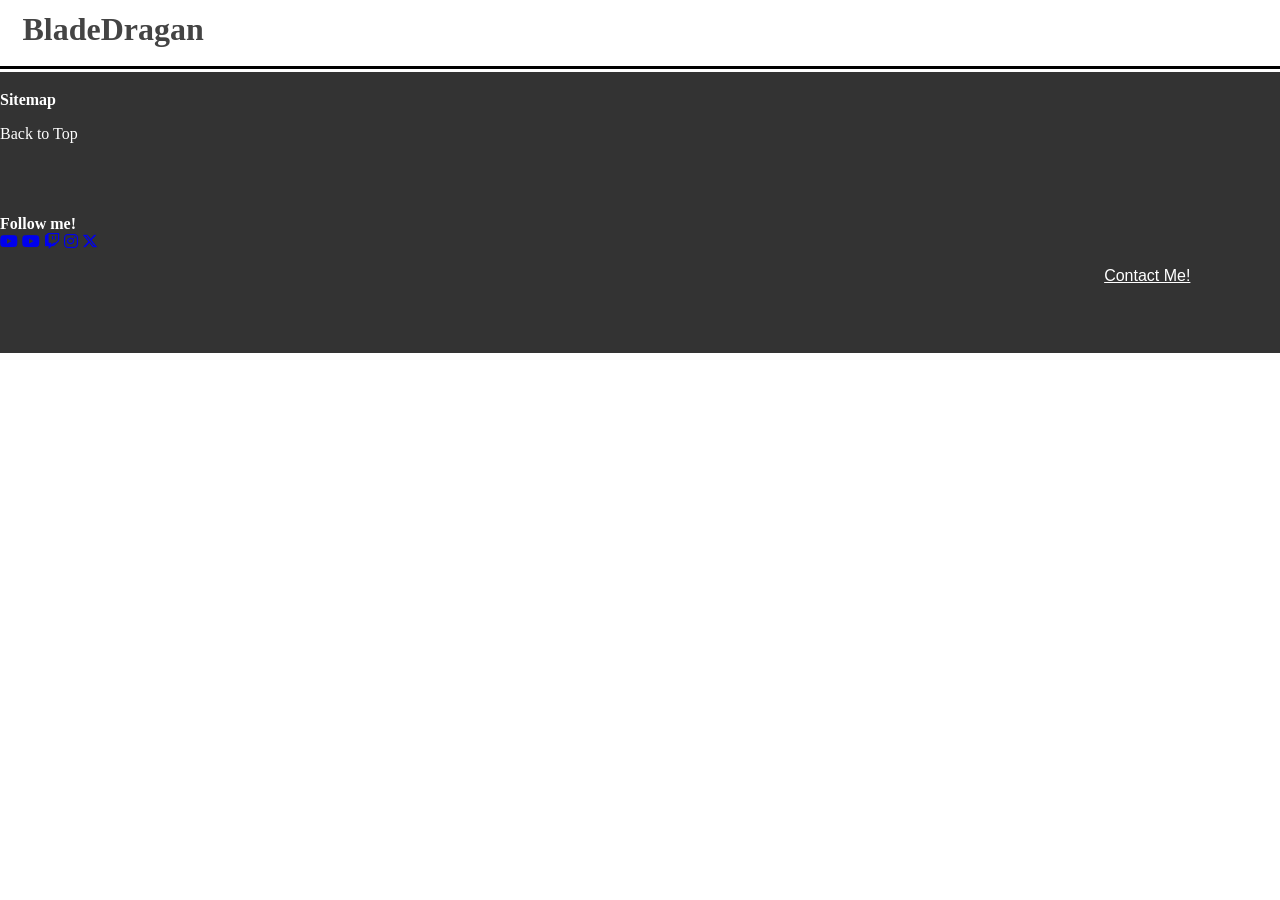
==== index.html @ be058bdc "More CSS but it's still scuffed" ====
<!DOCTYPE html>
<html lang="en">
<head>
<meta charset="UTF-8">
<meta name="viewport" content="width=device-width, initial-scale=1, user-scalable=no">
<title>BladeDragan</title>
<meta name="description" content="">
<link rel="stylesheet" type="text/css" href="stylesheet.css">
<link rel="stylesheet" href="https://cdnjs.cloudflare.com/ajax/libs/font-awesome/6.5.0/css/all.min.css">
<style type="text/css">
    footer {
        text-align: left;
        padding: 3px 0px;
        background-color: #333;
        border-top: solid white;
        color: white;
    }

    html {
        scroll-behavior: smooth !important;
    }
</style>
</head>
<body>
    <div class="header" id="header">
        <div class="header-top">
            <a href="#imagebox" style="text-decoration: none;"><h1>BladeDragan&nbsp;</h1></a>
            <!-- <div class="searchbar">
                <form id="search-form">
                    <input type="text" id="text" placeholder="Search..">
                    <button type="submit"><i class="fa fa-search"></i></button>
                </form>
            </div> -->
        </div>
        <!-- <div id="navbar">
            <div class="nav-bar" id="topnav">
                <a href="#about" class="nav-link"><i class="fas fa-circle-user"></i> ABOUT</a>
            </div>
            <a href="javascript:void(0);" class="icon" onclick="toggleNavbar()">
                <i style="color:black" class="fas fa-bars"></i>
            </a>
        </div> -->
    </div>
    <div class="footer">
        <!--Footer of page-->
        <footer>
             <div id="footerSitemap">
                <p><b>Sitemap</b></p>
                <a href="#header">Back to Top</a><br>
                <a href="#"></a><br>
                <a href="#"></a><br>
                <a href="#"></a><br>
                <a href="#"></a>
             </div>

               <div id="footerContactDetails">
                <p><a style="color:white; text-decoration:underline" href="mailto:contact@mhockham.co.uk">Contact Me!</a><br></p>
               </div>
                <br>
                <div id="footerMedia" display="inline-block">
                    <b>Follow me!</b><br>
                    <a href="https://www.youtube.com/@bladedragan"><i class="fa-brands fa-youtube" width="20px" alt=""></i></a>
                    <a href="https://www.youtube.com/@baldedragan"><i class="fa-brands fa-youtube" width="20px" alt=""></i></a>
                    <a href="https://www.twitch.com/@bladedragan"><i class="fa-brands fa-twitch" width="20px" alt=""></i></a>
                    <a href="https://www.instagram.com/@bladedragan"><i class="fa-brands fa-instagram" width="20px" alt=""></i></a>
                    <a href="https://www.x.com/@bladedragan_"><i class="fa-brands fa-x-twitter" width="20px" alt=""></i></a>
                </div>
                </p>
            </div>
            <p class="text-center text-body-secondary" id="footerCopyright"><a style="color: white;">© 2026 BladeDragan :)</a></p> <!--Copyright for the page-->
    </div>
<script src="javascript.js" defer></script>
</body>
</html>
---- stylesheet.css ----
@charset "utf-8";

@media screen and (max-width: 414px) {
    html{
        overflow-x: hidden;
        scroll-behavior: smooth !important;
    }
}

button {
    border: none;
    outline: none;
}

body {
    overflow-x: hidden;
    margin: 0;
    padding: 0;
}

.header {
    height: auto;
    padding: 10px 0;
    background-color: #fff;
    position: sticky;
    top: 0;
    z-index: 10000;
    display: flex;
    flex-direction: column;
    font-family: Lato;
    font-weight: 100;
    font-size: 20px;
    line-height: 0.1;
    border-bottom: solid;
}

.header h1 {
    font-size: 2rem;
    color: #444;
    top: 50%;
    left: 50%;
    transform: translate(10%, -100%);
    width: 225px;
    cursor: pointer;
}

/* Styling Footer */

footer {
    height: 275px !important;
}

#footerSitemap #footerInfo {
    display: inline-block;
    padding: 60px 0px 0px 7%;
    vertical-align: top;
    font-family: arial;
    font-size: 16px;
    line-height: 25px;
}

#footerSitemap a {
    color: white;
    text-decoration: none;
}

#footerContactDetails {
    padding: 50px 7% 0px 0px;
    vertical-align: top;
    font-family: arial;
    font-size: 16px;
    line-height: 25px;
    float: right;
}
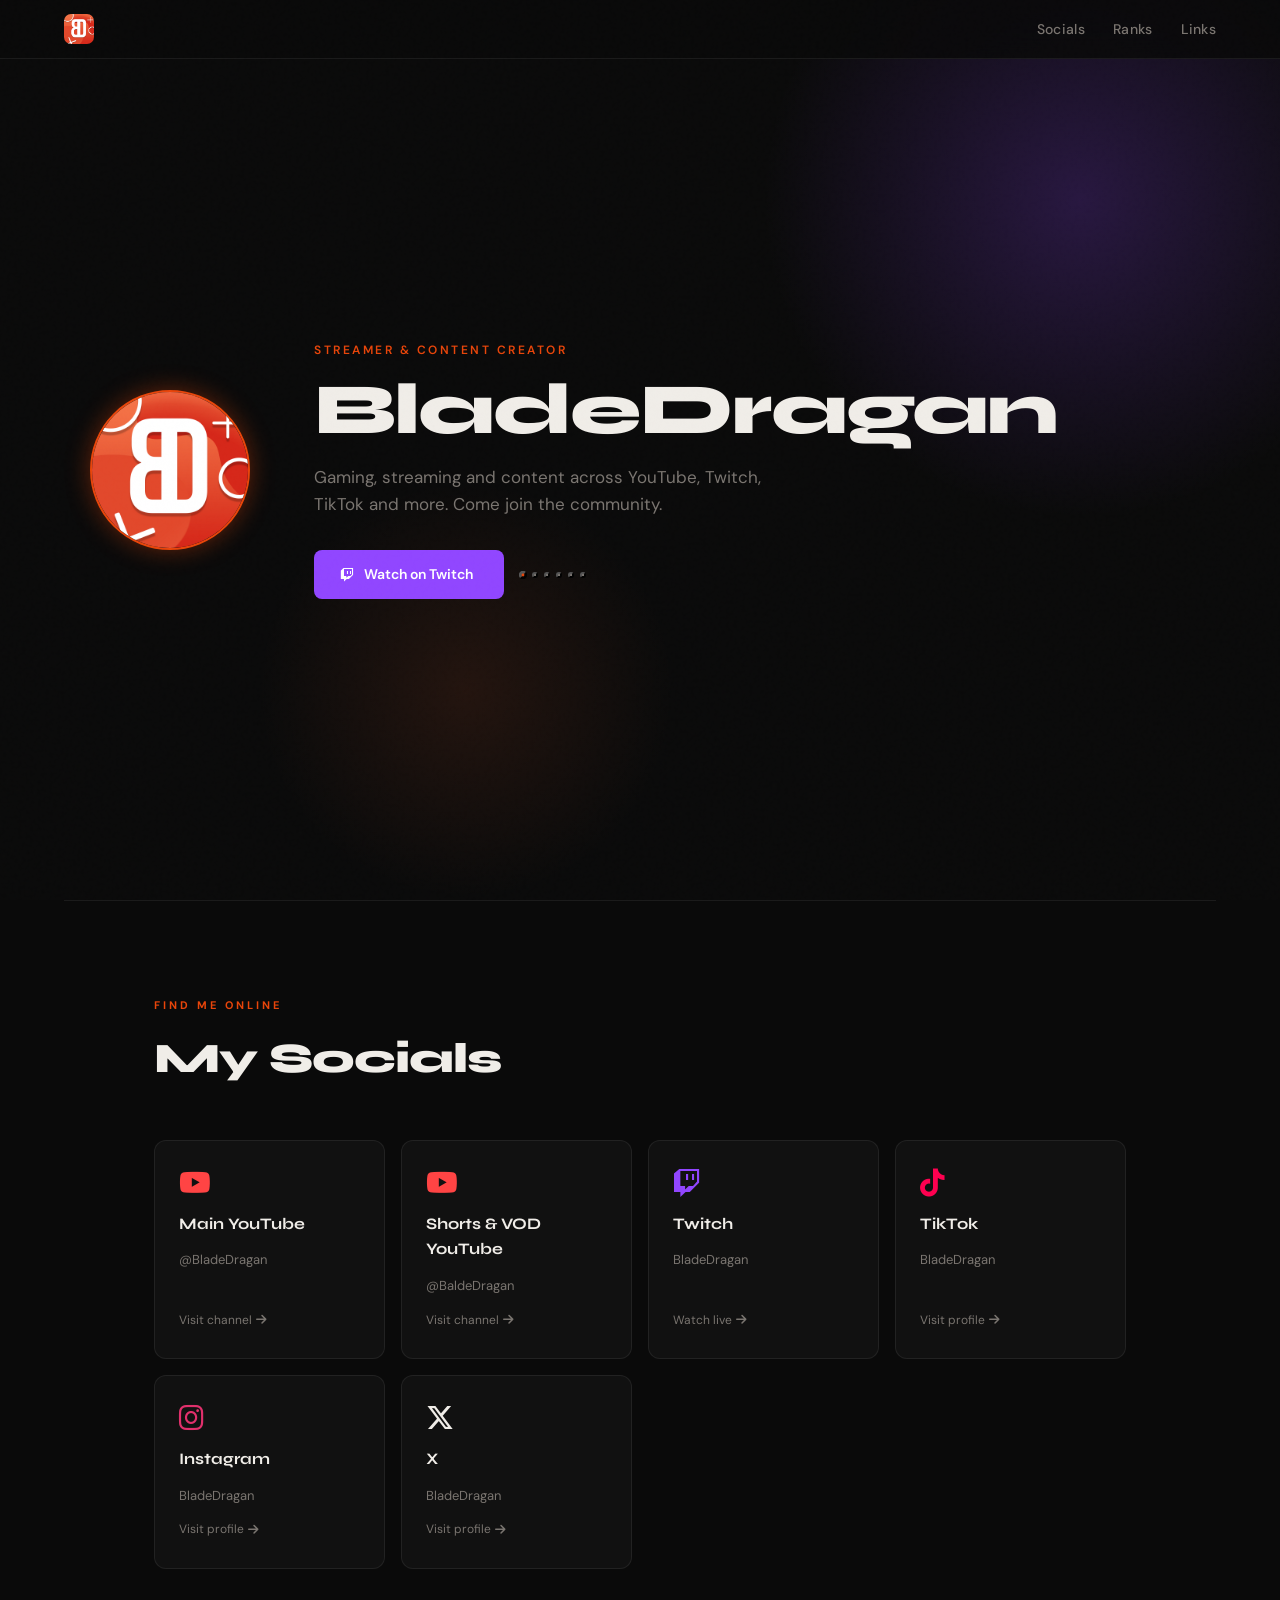
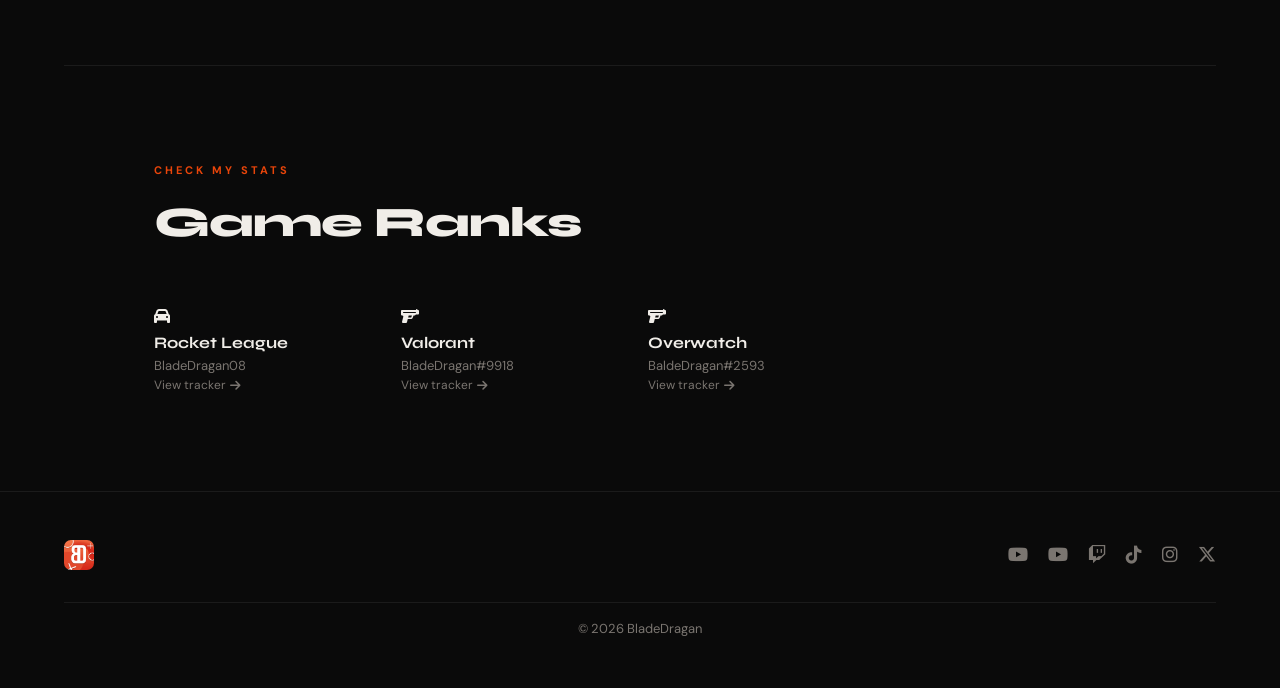
==== commit cbd28620: "Full Website being built" ====
--- a/index.html
+++ b/index.html
@@ -1,74 +1,395 @@
 <!DOCTYPE html>
 <html lang="en">
 <head>
-<meta charset="UTF-8">
-<meta name="viewport" content="width=device-width, initial-scale=1, user-scalable=no">
-<title>BladeDragan</title>
-<meta name="description" content="">
-<link rel="stylesheet" type="text/css" href="stylesheet.css">
-<link rel="stylesheet" href="https://cdnjs.cloudflare.com/ajax/libs/font-awesome/6.5.0/css/all.min.css">
-<style type="text/css">
-    footer {
-        text-align: left;
-        padding: 3px 0px;
-        background-color: #333;
-        border-top: solid white;
-        color: white;
-    }
-
-    html {
-        scroll-behavior: smooth !important;
-    }
-</style>
+    <meta charset="UTF-8">
+    <meta name="viewport" content="width=device-width, initial-scale=1">
+    <title>BladeDragan</title>
+    <meta name="description" content="BladeDragan - streamer, content creator. Find all my socials and gaming stats here.">
+    <link rel="preconnect" href = "https://fonts.googleapis.com">
+    <link rel="preconnect" href = "https://fonts.gstatic.com" crossorigin>
+    <link rel="stylesheet" href="https://fonts.googleapis.com/css2?family=Syne:wght@700;800&family=DM+Sans:wght@400;500;600&display=swap">
+    <link rel="stylesheet" href="https://cdnjs.cloudflare.com/ajax/libs/font-awesome/6.5.0/css/all.min.css">
+    <link rel="stylesheet" type="text/css" href="stylesheet.css">
 </head>
 <body>
-    <div class="header" id="header">
-        <div class="header-top">
-            <a href="#imagebox" style="text-decoration: none;"><h1>BladeDragan&nbsp;</h1></a>
-            <!-- <div class="searchbar">
-                <form id="search-form">
-                    <input type="text" id="text" placeholder="Search..">
-                    <button type="submit"><i class="fa fa-search"></i></button>
-                </form>
-            </div> -->
+
+    <!-- Scroll progress bar -->
+     <div id="scrollBar"></div>
+
+     <!-- Toast notification -->
+      <div class="toast" id="toast" role="alert" aria-live="polite">
+        <button class="toast-close" id="toastClose" aria-label="Dismiss">X</button>
+        <div class="toast-icon" id="toastIcon">🔴</div>
+        <div class="toast-body">
+            <div class="toast-title" id="toastTitle">BladeDragan is LIVE</div>
+            <div class="toast-msg" id="toastMsg">Streaming on Twitch right now - come watch!</div>
+            <a href="#" class="toast-cta" id="toastCta" target="_blank" rel="noopener">
+                <i class="fa-brands fa-twitch"></i>
+            </a>
         </div>
-        <!-- <div id="navbar">
-            <div class="nav-bar" id="topnav">
-                <a href="#about" class="nav-link"><i class="fas fa-circle-user"></i> ABOUT</a>
+      </div>
+
+    <!-- Navigation -->
+     <nav class="nav">
+        <span class="nav-logo">
+            <img class="nav-logo-img" src="assets/profile_picture.png" 
+            alt="BladeDragan">
+        </span>
+        <ul class="nav-links">
+            <li><a href="#socials">Socials</a></li>
+            <li><a href="#ranks">Ranks</a></li>
+            <li><a href="socials/index.html">Links</a></li>
+        </ul>
+        <a href="https://www.twitch.tv/bladedragan" target="_blank" rel="noopener" class="nav-live-badge" id="navLiveBadge">
+            <span class="live-dot"></span> LIVE
+        </a>
+     </nav>
+
+     <!-- Hero -->
+     <section class="hero">
+        <div class="hero-glow" id="heroGlow"></div>
+        <div class="hero-glow-2"></div>
+        <div class="hero-inner">
+
+            <div class="hero-avatar fade-up">
+                <img src="assets/profile_picture.png" alt="BladeDragan profile picture">
             </div>
-            <a href="javascript:void(0);" class="icon" onclick="toggleNavbar()">
-                <i style="color:black" class="fas fa-bars"></i>
-            </a>
-        </div> -->
-    </div>
-    <div class="footer">
-        <!--Footer of page-->
-        <footer>
-             <div id="footerSitemap">
-                <p><b>Sitemap</b></p>
-                <a href="#header">Back to Top</a><br>
-                <a href="#"></a><br>
-                <a href="#"></a><br>
-                <a href="#"></a><br>
-                <a href="#"></a>
-             </div>
-
-               <div id="footerContactDetails">
-                <p><a style="color:white; text-decoration:underline" href="mailto:contact@mhockham.co.uk">Contact Me!</a><br></p>
-               </div>
-                <br>
-                <div id="footerMedia" display="inline-block">
-                    <b>Follow me!</b><br>
-                    <a href="https://www.youtube.com/@bladedragan"><i class="fa-brands fa-youtube" width="20px" alt=""></i></a>
-                    <a href="https://www.youtube.com/@baldedragan"><i class="fa-brands fa-youtube" width="20px" alt=""></i></a>
-                    <a href="https://www.twitch.com/@bladedragan"><i class="fa-brands fa-twitch" width="20px" alt=""></i></a>
-                    <a href="https://www.instagram.com/@bladedragan"><i class="fa-brands fa-instagram" width="20px" alt=""></i></a>
-                    <a href="https://www.x.com/@bladedragan_"><i class="fa-brands fa-x-twitter" width="20px" alt=""></i></a>
-                </div>
-                </p>
+
+            <div class="hero-text">
+                <p class="hero-eyebrow fade-up delay-1">Streamer &amp; Content Creator</p>
+                <h1 class="hero-title fade-up delay-2">BladeDragan</h1>
+                <p class="hero-sub fade-up delay-3">Gaming, streaming and content across YouTube, Twitch, TikTok and more. Come join the community.</p>
+
+                <div class="hero-ctas fade-up delay-4">
+                    <!-- Animated carousel-->
+                     <a id="carouselBtn" href="https://www.twitch.tv/bladedragan" target="_blank" rel="noopener" class="btn-carousel">
+                        <div class="btn-carousel-inner" id="carouselInner">
+                            <i id="carouselIcon" class="fa-brands fa-twitch"></i>
+                            <span id="carouselLabel">Watch on Twitch</span>
+                        </div>
+                    </a>
+
+                    <!-- Carousel dots -->
+                     <div class="carousel-dots" id="carouselDots"></div>
+                </div>
             </div>
-            <p class="text-center text-body-secondary" id="footerCopyright"><a style="color: white;">© 2026 BladeDragan :)</a></p> <!--Copyright for the page-->
-    </div>
-<script src="javascript.js" defer></script>
+        </div>
+     </section>
+
+     <hr class="divider">
+
+     <!-- Socials -->
+      <div class="section" id="socials">
+        <p class="section-label">Find me online</p>
+        <h2 class="section-title">My Socials</h2>
+
+        <div class="socials-grid">
+
+            <a href="https://www.youtube.com/@bladedragan" target="_blank" rel="noopener" class="social-card card-youtube">
+                <i class="fa-brands fa-youtube social-icon"></i>
+                <div class="social-name">Main YouTube</div>
+                <div class="social-handle">@BladeDragan</div>
+                <div class="social-arrow">Visit channel
+                    <i class="fa-solid fa-arrow-right"></i>
+                </div>
+            </a>
+
+            <a href="https://www.youtube.com/@baldedragan" target="_blank" rel="noopener" class="social-card card-youtube">
+                <i class="fa-brands fa-youtube social-icon"></i>
+                <div class="social-name">Shorts & VOD YouTube</div>
+                <div class="social-handle">@BaldeDragan</div>
+                <div class="social-arrow">Visit channel
+                    <i class="fa-solid fa-arrow-right"></i>
+                </div>
+            </a>
+
+           <a href="https://www.twitch.tv/bladedragan" target="_blank" rel="noopener" class="social-card card-twitch">
+                <i class="fa-brands fa-twitch social-icon"></i>
+                <div class="social-name">Twitch</div>
+                <div class="social-handle">BladeDragan</div>
+                <div class="social-arrow">Watch live
+                    <i class="fa-solid fa-arrow-right"></i>
+                </div>
+            </a>
+
+            <a href="https://www.tiktok.com/@bladedragan" target="_blank" rel="noopener" class="social-card card-tiktok">
+                <i class="fa-brands fa-tiktok social-icon"></i>
+                <div class="social-name">TikTok</div>
+                <div class="social-handle">BladeDragan</div>
+                <div class="social-arrow">Visit profile
+                    <i class="fa-solid fa-arrow-right"></i>
+                </div>
+            </a>
+
+            <a href="https://www.instagram.com/@bladedragan" target="_blank" rel="noopener" class="social-card card-instagram">
+                <i class="fa-brands fa-instagram social-icon"></i>
+                <div class="social-name">Instagram</div>
+                <div class="social-handle">BladeDragan</div>
+                <div class="social-arrow">Visit profile
+                    <i class="fa-solid fa-arrow-right"></i>
+                </div>
+            </a>
+            
+            <a href="https://www.x.com/@bladedragan_" target="_blank" rel="noopener" class="social-card card-x">
+                <i class="fa-brands fa-x-twitter social-icon"></i>
+                <div class="social-name">X</div>
+                <div class="social-handle">BladeDragan</div>
+                <div class="social-arrow">Visit profile
+                    <i class="fa-solid fa-arrow-right"></i>
+                </div>
+            </a>
+        </div>
+      </div>
+
+      <hr class="divider">
+
+      <!-- Game Ranks -->
+      <div class="section" id="ranks">
+        <p class="section-label">Check my stats</p>
+        <h2 class="section-title">Game Ranks</h2>
+
+        <div class="socials-grid">
+
+            <a href="rlrank/index.html" class="rank-card" style="--card-color: #e8890a;">
+                <i class="fa-solid fa-car rank-icon"></i>
+                <div class="social-name">Rocket League</div>
+                <div class="social-handle">BladeDragan08</div>
+                <div class="social-arrow">View tracker
+                    <i class="fa-solid fa-arrow-right"></i>
+                </div>
+            </a>
+
+            <a href="valrank/index.html" class="rank-card" style="--card-color: #ff4655;">
+                <i class="fa-solid fa-gun rank-icon"></i>
+                <div class="social-name">Valorant</div>
+                <div class="social-handle">BladeDragan#9918</div>
+                <div class="social-arrow">View tracker
+                    <i class="fa-solid fa-arrow-right"></i>
+                </div>
+            </a>
+
+            <a href="owrank/index.html" class="rank-card" style="--card-color: #0082c8;">
+                <i class="fa-solid fa-gun rank-icon"></i>
+                <div class="social-name">Overwatch</div>
+                <div class="social-handle">BaldeDragan#2593</div>
+                <div class="social-arrow">View tracker
+                    <i class="fa-solid fa-arrow-right"></i>
+                </div>
+            </a>
+
+        </div>
+      </div>
+
+    <!-- Footer -->
+
+    <footer class="footer">
+        <span class="footer-logo">
+            <img class="nav-logo-img" src="assets/profile_picture.png" 
+            alt="BladeDragan">
+        </span>
+        <div class="footer-icons">
+                <a href="https://www.youtube.com/@bladedragan" target="_blank" rel="noopener" aria-label="YouTube">
+                    <i class="fa-brands fa-youtube"></i></a>
+                <a href="https://www.youtube.com/@baldedragan" target="_blank" rel="noopener" aria-label="YouTube">
+                    <i class="fa-brands fa-youtube"></i></a>
+                <a href="https://www.twitch.tv/bladedragan" target="_blank" rel="noopener" aria-label="Twitch">
+                    <i class="fa-brands fa-twitch"></i></a>
+                <a href="https://www.tiktok.com/@bladedragan" target="_blank" rel="noopener" aria-label="TikTok">
+                    <i class="fa-brands fa-tiktok"></i></a>
+                <a href="https://www.instagram.com/@bladedragan" target="_blank" rel="noopener" aria-label="Instagram">
+                    <i class="fa-brands fa-instagram"></i></a>
+                <a href="https://www.x.com/@bladedragan_" target="_blank" rel="noopener" aria-label="X">
+                    <i class="fa-brands fa-x-twitter"></i></a>
+        </div>     
+
+        <p class="footer-copy">© 2026 BladeDragan</p>
+    </footer>
+
+    <script>
+
+        // Config
+
+        const CONFIG = {
+            TWITCH_USER: 'bladedragan',
+
+            TWITCH_CLIENT_ID: '09t3oq0yzyeqghef24omt2qrv44mic',
+
+            TOAST_DELAY_MS: 4000,
+        };
+
+        // Scroll progress bar
+        const scrollBar = document.getElementById('scrollbar');
+        window.addEventListener('scroll', () => {
+            const pct = window.scrollY / (document.documentElement.scrollHeight - window.innerHeight) * 100;
+            scrollBar.style.width = pct + '%';
+        }, { passive: true });
+
+        // Hero CTA Carousel
+
+        const platforms = [
+        {
+            label: 'Watch on Twitch',
+            icon: 'fa-brands fa-twitch',
+            url: 'https://www.twitch.tv/bladedragan',
+            color: '#9146ff',
+            glow: 'rgba(145,70,255,0.22)'
+        },
+        {
+            label: 'Main YouTube',
+            icon: 'fa-brands fa-youtube',
+            url: 'https://www.youtube.com/@bladedragan',
+            color: '#ff4444',
+            glow: 'rgba(255,68,68,0.22)'
+        },
+        {
+            label: 'Shorts & VODS YouTube',
+            icon: 'fa-brands fa-twitch',
+            url: 'https://www.youtube.com/@baldedragan',
+            color: '#ff4444',
+            glow: 'rgba(255,68,68,0.22)'
+        },
+        {
+            label: 'Follow on TikTok',
+            icon: 'fa-brands fa-tiktok',
+            url: 'https://www.tiktok.com/@bladedragan',
+            color: '#ff0050',
+            glow: 'rgba(255,0,80,0.22)'
+        },
+        {
+            label: 'Follow on Instagram',
+            icon: 'fa-brands fa-instagram',
+            url: 'https://www.instagram.com/bladedragan',
+            color: '#e1306c',
+            glow: 'rgba(225,48,108,0.22)'
+        },
+        {
+            label: 'Follow on X',
+            icon: 'fa-brands fa-x-twitter',
+            url: 'https://www.x.com/bladedragan_',
+            color: '#181818',
+            glow: 'rgba(232,232,240,0.15)'
+        },
+        ];
+
+        const btn = document.getElementById('carouselBtn');
+        const inner = document.getElementById('carouselInner');
+        const iconEl = document.getElementById('carouselIcon');
+        const labelEl = document.getElementById('carouselLabel');
+        const dotsEl = document.getElementById('carouselDots');
+        const glowEl = document.getElementById('heroGlow');
+
+        let current = 0;
+        let intervalID;
+
+        // Build dots
+        platforms.forEach((_, i) => {
+            const d = document.createElement('button');
+            d.className = 'carousel-dot' + (i === 0 ? ' active' : '');
+            d.setAttribute('aria-label', `Switch to ${platforms[i].label}`);
+            d.addEventListener('click', () => { goTo(i); resetInterval(); });
+            dotsEl.appendChild(d);
+        });
+
+        function applyPlatform(idx) {
+            const p = platforms[idx];
+            btn.href = p.url;
+            btn.style.setProperty('--carousel-color', p.color);
+            btn.style.setProperty('--carousel-glow', `0 0 22px ${p.glow}`);
+            iconEl.className = p.icon;
+            labelEl.textContent = p.label;
+            glowEl.style.background = `radial-gradient(circle, ${p.glow} 0%, transparent 70%)`;
+            // Update dots
+            dotsEl.querySelectorAll('.carousel-dot').forEach((d, i) => {
+                d.classList.toggle('active', i === idx);
+            });
+        }
+
+        function goTo(idx) {
+            inner.classList.add('fade-out');
+            setTimeout(() => {
+                current = idx;
+                applyPlatform(current);
+                inner.classList.remove('fade-out');
+                inner.classList.add('fade-in');
+                setTimeout(() => inner.classList.remove('fade-in'), 300);
+            }, 300);
+        }
+
+        function next() { goTo((current + 1) % platforms.length); }
+
+        function resetInterval() {
+            clearInterval(intervalID);
+            intervalID = setInterval(next, 4000);
+        }
+
+        // Init
+        applyPlatform(0);
+        resetInterval();
+
+        // Toast Notifications
+        const toast = document.getElementById('toast');
+        const toastIcon = document.getElementById('toastIcon');
+        const toastTitle = document.getElementById('toastTitle');
+        const toastMsg = document.getElementById('toastMsg');
+        const toastCta = document.getElementById('toastCta');
+        const toastClose = document.getElementById('toastClose');
+        const navBadge = document.getElementById('navLiveBadge');
+
+        let toastShown = false;
+
+        function showToast({ icon, title, msg, ctaLabel, ctaIcon, ctaHref, color }) {
+            toastIcon.textContent = icon;
+            toastTitle.textContent = title;
+            toastMsg.textContent = msg;
+            toastCta.href = ctaHref;
+            toastCta.innerHTML = `<i class="${ctaIcon}"></i> ${ctaLabel}`;
+            toastCta.style.background = color;
+            toast.style.setProperty('--toast-color', color);
+            toast.classList.add('show')
+        }
+
+        toastClose.addEventListener('click', () => toast.classList.remove('show'));
+
+        // Attempt Twitch live check 
+        async function checkTwitchLive() {
+            if (!CONFIG.TWITCH_CLIENT_ID) return;
+            try {
+                const tokenRes = await fetch(`https://id.twitch.tv/oauth2/token?client_id=${CONFIG.TWITCH_CLIENT_ID}&grant_type=client_credentials`,
+                { method: 'POST'});
+                if (!tokenRes.ok) return;
+                const { access_token } = await tokenRes.json();
+
+                const streamRes = await fetch(
+                    `https://api.twitch.tv/helix/streams?user_login=${CONFIG.TWITCH_USER}`,
+                    { headers: { 'Client-ID': CONFIG.TWITCH_CLIENT_ID, 'Authorisation': `Bearer ${access_token}`} }
+                );
+                if (!streamRes.ok) return;
+                const data = await streamRes.json();
+
+                if (data.data && data.data.length > 0) {
+                    const stream = data.data[0];
+                    navBadge.classList.add('visible');
+                    if(!toastShown) {
+                        toastShown = true;
+                        setTimeout(() => showToast({
+                            icon: '🟣',
+                            title: 'BladeDragan is LIVE!',
+                            msg: stream.title || 'Streaming on Twitch right now - come watch!',
+                            ctaLabel: 'Watch Now',
+                            ctaIcon: 'fa-brands fa-twitch',
+                            ctaHref: 'https://www.twitch.tv/bladedragan',
+                            color: '#9146ff'
+                        }), CONFIG.TOAST_DELAY_MS);
+                    }
+                }
+            } catch (e) {
+                // Fails silently
+            }
+        }
+
+        checkTwitchLive();
+        setInterval(checkTwitchLive, 3 * 60 * 1000);
+    </script>
+
 </body>
 </html>
--- a/stylesheet.css
+++ b/stylesheet.css
@@ -1,74 +1,601 @@
 @charset "utf-8";
 
-@media screen and (max-width: 414px) {
-    html{
-        overflow-x: hidden;
-        scroll-behavior: smooth !important;
+/* Design Tokens */
+:root {
+    --bg: #0a0a0a;
+    --bg-card: #111111;
+    --bg-card-2: #181818;
+    --border: rgba(255,255,255,0.07);
+    --accent: #e8450a;
+    --accent-2: #ff6b35;
+    --text: #f0ede8;
+    --text-muted: #7a7570;
+    --font-display: 'Syne', sans-serif;
+    --font-body: 'DM Sans', sans-serif;
+    --radius: 12px;
+    --glow: 0 0 24px rgba(232,69,10,0.40);
+}
+
+/* Base */
+*, *::before, *::after { box-sizing: border-box; margin: 0; padding: 0; }
+html { scroll-behavior: smooth; overflow-x: hidden }
+
+body {
+    background: var(--bg);
+    color: var(--text);
+    font-family: var(--font-body);
+    font-size: 16px;
+    line-height: 1.6;
+    overflow-x: hidden;
+}
+
+a { color: inherit; text-decoration: none; }
+img { display: block; max-width: 100%; }
+
+/* Scroll Progress Bar */
+#scrollBar {
+    position: fixed;
+    top: 0; left: 0;
+    width: 0%; height: 2px;
+    background: linear-gradient(90deg, var(--accent), var(--accent2));
+    z-index: 9998;
+    transition: width 0.1s linear;
+}
+
+/* Noise texture overlay */
+
+body::before {
+    content: '';
+    position: fixed;
+    inset: 0;
+    background-image: url("data:image/svg+xml,%3Csvg viewBox='0 0 256 256' xmlns='http://www.w3.org/2000/svg'%3E%3Cfilter id='noise'%3E%3CfeTurbulence type='fractalNoise' baseFrequency='0.9' numOctaves='4' stitchTiles='stitch'/%3E%3C/filter%3E%3Crect width='100%25' height='100%25' filter='url(%23noise)' opacity='0.04'/%3E%3C/svg%3E");
+    pointer-events: none;
+    z-index: 9999;
+    opacity: 0.4;
+}
+
+/* Navigation */
+
+.nav {
+    position: fixed;
+    top: 0; left: 0; right: 0;
+    z-index: 1000;
+    display: flex;
+    align-items: center;
+    justify-content: space-between;
+    padding: 14px 5%;
+    background: rgba(10,10,10,0.88);
+    backdrop-filter: blur(16px);
+    border-bottom: 1px solid var(--border);
+}
+
+.nav-logo {
+    font-family: var(--font-display);
+    font-size: 18px;
+    font-weight: 800;
+    letter-spacing: -0.5px;
+    color: var(--text);
+    display: flex;
+    align-items: center;
+    gap: 10px;
+    flex-shrink: 0;
+}
+
+.nav-logo-img {
+    width: 30px; height: 30px;
+    border-radius: 7px;
+    object-fit: cover;
+    flex-shrink: 0;
+}
+
+.nav-logo span { color: var(--accent); }
+
+.nav-links {
+    display: flex;
+    gap: 28px;
+    list-style: none;
+}
+
+.nav-links a {
+    font-size: 14px;
+    font-weight: 500;
+    color: var(--text-muted);
+    letter-spacing: 0.3px;
+    transition: color 0.2s;
+}
+
+.nav-links a:hover { color: var(--text); }
+
+/* Live badge in Nav */
+.nav-live-badge {
+    display: none;
+    align-items: center;
+    gap: 6px;
+    background: rgba(145,70,255,0.15);
+    border: 1px solid rgba(145,70,255,0.4);
+    border-radius: 20px;
+    padding: 4px 12px;
+    font-size: 12px;
+    font-weight: 700;
+    color: #bf94ff;
+    letter-spacing: 0.5px;
+    cursor: pointer;
+    transition: background 0.2s;
+    text-decoration: none;
+}
+
+.nav-live-badge:hover { background: rgba(145,70,255,0.28); }
+.nav-live-badge.visible { display: flex; }
+
+.live-dot {
+    width: 7px; height: 7px;
+    border-radius: 50%;
+    background: #9146ff;
+    animation: livePulse 1.4s ease-in-out infinite;
+}
+
+@keyframes livePulse {
+    0%, 100% { opacity: 1; transform: scale(1); }
+    50% { opacity: 0.4; transform: scale(0.7); }
+}
+
+/* Toast Notifications */
+.toast {
+    position: fixed;
+    bottom: 24px; right: 24px;
+    z-index: 5000;
+    background: var(--bg-card-2, #181818);
+    border: 1px solid var(--border);
+    border-radius: var(--radius);
+    padding: 16px 20px;
+    display: flex;
+    align-items: flex-start;
+    gap: 14px;
+    max-width: 320px;
+    box-shadow: 0 8px 32px rgba(0,0,0,0.5);
+    transform: translateY(120%);
+    opacity: 0;
+    transition: transform 0.4s cubic-bezier(0.34,1.56,0.64,1), opacity 0.4s ease;
+}
+
+.toast.show {
+    transform: translateY(0);
+    opacity: 1;
+}
+
+.toast-icon {
+    font-size: 22px;
+    flex-shrink: 0;
+    margin-top: 2px;
+}
+
+.toast-body {}
+
+.toast-title {
+    font-weight: 700;
+    font-size: 14px;
+    margin-bottom: 3px;
+}
+
+.toast-msg {
+    font-size: 13px;
+    color: var(--text-muted);
+    line-height: 1.4;
+}
+
+.toast-cta {
+    display: inline-flex;
+    align-items: center;
+    gap: 6px;
+    margin-top: 10px;
+    padding: 7px 14px;
+    border-radius: 6px;
+    font-size: 12px;
+    font-weight: 700;
+    background: var(--toast-color, var(--accent));
+    color: #fff;
+    transition: filter 0.2s;
+}
+
+.toast-cta:hover { filter: brightness(1.15); }
+
+.toast-close {
+    position: absolute;
+    top: 10px; right: 12px;
+    background: none;
+    border: none;
+    color: var(--text-muted);
+    font-size: 16px;
+    cursor: pointer;
+    line-height: 1;
+    padding: 2px;
+    transition: color 0.2s;
+}
+
+.toast-close:hover { color: var(--text); }
+
+/* Hero */
+
+.hero {
+    min-height: 100vh;
+    display: flex;
+    align-items: center;
+    padding: 120px 5% 80px;
+    position: relative;
+    overflow: hidden;
+}
+
+.hero-glow {
+    position: absolute;
+    width: 640px; height: 640px;
+    border-radius: 50%;
+    background: radial-gradient(circle, rgba(232,69,10,0.20) 0%, transparent 70%);
+    top: -120px; right: -120px;
+    pointer-events: none;
+    transition: background 1s ease;
+}
+
+.hero-glow-2 {
+    position: absolute;
+    width: 420px; height: 420px;
+    border-radius: 50%;
+    background: radial-gradient(circle, rgba(255,107,53,0.10) 0%, transparent 70%);
+    bottom: 0; left: 20%;
+    pointer-events: none;
+}
+
+.hero-inner {
+    display: flex;
+    align-items: center;
+    gap: 64px;
+    max-width: 1100px;
+    margin: 0 auto;
+    width: 100%;
+}
+
+.hero-avatar {
+    flex-shrink: 0;
+    width: 160px; height: 160px;
+    border-radius: 50%;
+    border: 2px solid var(--accent);
+    box-shadow: var(--glow);
+    overflow: hidden;
+    background: var(--bg-card);
+}
+
+.hero-avatar img {
+    width: 100%; height: 100%;
+    object-fit: cover;
+}
+
+.hero-text { flex: 1; }
+
+.hero-eyebrow {
+    font-size: 12px;
+    font-weight: 600;
+    letter-spacing: 2.5px;
+    text-transform: uppercase;
+    color: var(--accent);
+    margin-bottom: 12px;
+}
+
+.hero-title {
+    font-family: var(--font-display);
+    font-size: clamp(40px, 6vw, 72px);
+    font-weight: 800;
+    line-height: 1.05;
+    letter-spacing: -2px;
+    color: var(--text);
+    margin-bottom: 16px;
+}
+
+.hero-sub {
+    font-size: 17px;
+    color: var(--text-muted);
+    max-width: 480px;
+    margin-bottom: 32px;
+}
+
+.hero-ctas {
+    display: flex;
+    gap: 12px;
+    flex-wrap: wrap;
+}
+
+.btn-carousel {
+    display: inline-flex;
+    align-items: center;
+    gap: 10px;
+    padding: 13px 26px;
+    border-radius: 8px;
+    font-size: 14px;
+    font-weight: 600;
+    cursor: pointer;
+    border: none;
+    color: #fff;
+    background: var(--carousel-color, var(--accent));
+    box-shadow: 0 0 22px var(--carousel-glow, rgba(232,69,10,0.45));
+    transition: background 0.6s ease, box-shadow 0.6s ease, transform 0.2s;
+    text-decoration: none;
+    position: relative;
+    overflow: hidden;
+    min-width: 190px;
+}
+
+.btn-carousel:hover {
+    transform: translateY(-2px);
+    filter: brightness(1.1);
+}
+
+.btn-carousel-inner {
+    display: flex;
+    align-items: center;
+    gap: 10px;
+    transition: opacity 0.3s, transform 0.3s;
+}
+
+.btn-carousel-inner.fade-out {
+    opacity: 0;
+    transform: translateY(8px);
+}
+
+.btn-carousel-inner.fade-in {
+    opacity: 1;
+    transform: translateY(0);
+}
+
+.carousel-dots {
+    display: flex;
+    gap: 6px;
+    align-items: center;
+    margin-left: 4px;
+}
+
+.carousel-dot {
+    width: 6px; height: 6px;
+    border-radius: 50%;
+    background: var(--text-muted);
+    transition: background 0.3s, transform 0.3s;
+    cursor: pointer;
+}
+
+.carousel-dot.active {
+    background: var(--accent);
+    transform: scale(1.4);
+}
+
+.btn {
+    display: inline-flex;
+    align-items: center;
+    gap: 8px;
+    padding: 12px 24px;
+    border-radius: 8px;
+    font-size: 14px;
+    font-weight: 600;
+    cursor: pointer;
+    transition: all 0.2s;
+    border: none;
+}
+
+.btn-primary {
+    background: var(--accent);
+    color: #fff;
+    box-shadow: 0 0 20px rgba(232,69,10,0.40);
+}
+
+.btn-primary:hover {
+    background: #9070ff;
+    box-shadow: 0 0 28px rgba(232,69,10,0.60);
+    transform: translateY(-1px);
+}
+
+.btn-outline {
+    background: transparent;
+    color: var(--text);
+    border: 1px solid var(--border);
+}
+
+.btn-outline:hover {
+    border-color: var(--accent);
+    color: var(--accent);
+    transform: translateY(-1px);
+}
+
+/* Section Scaffolding */
+
+.section {
+    padding: 96px 5%;
+    max-width: 1100px;
+    margin: 0 auto;
+}
+
+.section-label {
+    font-size: 11px;
+    font-weight: 700;
+    letter-spacing: 3px;
+    text-transform: uppercase;
+    color: var(--accent);
+    margin-bottom: 10px;
+}
+
+.section-title {
+    font-family: var(--font-display);
+    font-size: clamp(28px, 4vw, 42px);
+    font-weight: 800;
+    letter-spacing: -1px;
+    margin-bottom: 48px;
+}
+
+/* Social cards grid */
+
+.socials-grid {
+    display: grid;
+    grid-template-columns: repeat(auto-fill, minmax(220px, 1fr));
+    gap: 16px;
+}
+
+.social-card {
+    background: var(--bg-card);
+    border: 1px solid var(--border);
+    border-radius: var(--radius);
+    padding: 28px 24px;
+    display: flex;
+    flex-direction: column;
+    gap: 14px;
+    transition: all 0.25s;
+    cursor: pointer;
+    position: relative;
+    overflow: hidden;
+}
+
+.social-card::before {
+    content: '';
+    position: absolute;
+    inset: 0;
+    background: linear-gradient(135deg, var(--card-color, var(--accent)) 0%, transparent 60%);
+    opacity: 0;
+    transition: opacity 0.3s;
+}
+
+.social-card:hover {
+    border-color: var(--card-color, var(--accent));
+    transform: translateY(-3px);
+    box-shadow: 0 8px 32px rgba(0,0,0,0.4);
+}
+
+.social-card:hover::before { opacity: 0.06; }
+
+.social-icon {
+    font-size: 28px;
+    color: var(--card-color, var(--accent));
+    position: relative;
+}
+
+.social-name {
+    font-family: var(--font-display);
+    font-size: 16px;
+    font-weight: 700;
+    position: relative;
+}
+
+.social-handle {
+    font-size: 13px;
+    color: var(--text-muted);
+    position: relative;
+}
+
+.social-arrow {
+    margin-top: auto;
+    font-size: 12px;
+    color: var(--text-muted);
+    display: flex;
+    align-items: center;
+    gap: 4px;
+    position: relative;
+    transition: color 0.2s, gap 0.2s;
+}
+
+.social-card:hover .social-arrow {
+    color: var(--card-color, var(--accent));
+    gap: 8px;
+}
+
+/* Platform Colours */
+
+.card-youtube { --card-color: #ff4444; }
+.card-twitch { --card-color: #9146ff; }
+.card-tiktok { --card-color: #ff0050; }
+.card-instagram { --card-color: #e1306c; }
+.card-x { --card-color: # ; }
+
+/* Divider */
+
+.divider {
+    border: none;
+    border-top: 1px solid var(--border);
+    margin: 0 5%;
+}
+
+/* Footer */
+
+footer {
+    padding: 48px 5%;
+    border-top: 1px solid var(--border);
+    display: flex;
+    align-items: center;
+    justify-content: space-between;
+    flex-wrap: wrap;
+    gap: 24px;
+}
+
+.footer-logo {
+    font-family: var(--font-display);
+    font-size: 18px;
+    font-weight: 800;
+    letter-spacing: -0.5px;
+}
+
+.footer-logo-img {
+    width: 28px; height: 28px;
+    border-radius: 6px;
+    object-fit: cover;
+}
+
+.footer-logo span { color: var(--accent); }
+
+.footer-icons { 
+    display: flex; 
+    gap: 20px; 
+}
+
+.footer-icons a {
+    font-size: 18px;
+    color: var(--text-muted);
+    transition: color 0.2s, transform 0.2s;
+}
+
+.footer-icons a:hover {
+    color: var(--text);
+    transform: translateY(-2px);
+}
+
+.footer-copy {
+    width: 100%;
+    font-size: 13px;
+    color: var(--text-muted);
+    text-align: center;
+    padding-top: 16px;
+    border-top: 1px solid var(--border);
+    margin-top: 8px;
+}
+
+/* Animations */
+
+@keyframes fadeUp {
+    from { opacity: 0; transform: translateY(24px); }
+    to { opacity: 1; transform: translateY(0); }
+}
+
+.fade-up {
+    opacity: 0;
+    animation: fadeUp 0.6s ease forwards;
+}
+
+.delay-1 { animation-delay: 0.1s; }
+.delay-2 { animation-delay: 0.2s; }
+.delay-3 { animation-delay: 0.3s; }
+.delay-4 { animation-delay: 0.4s; }
+
+/* Responsive */
+
+@media (max-width: 700px) {
+    .hero-inner {
+        flex-direction: column;
+        gap: 32px;
+        text-align: center;
     }
-}
-
-button {
-    border: none;
-    outline: none;
-}
-
-body {
-    overflow-x: hidden;
-    margin: 0;
-    padding: 0;
-}
-
-.header {
-    height: auto;
-    padding: 10px 0;
-    background-color: #fff;
-    position: sticky;
-    top: 0;
-    z-index: 10000;
-    display: flex;
-    flex-direction: column;
-    font-family: Lato;
-    font-weight: 100;
-    font-size: 20px;
-    line-height: 0.1;
-    border-bottom: solid;
-}
-
-.header h1 {
-    font-size: 2rem;
-    color: #444;
-    top: 50%;
-    left: 50%;
-    transform: translate(10%, -100%);
-    width: 225px;
-    cursor: pointer;
-}
-
-/* Styling Footer */
-
-footer {
-    height: 275px !important;
-}
-
-#footerSitemap #footerInfo {
-    display: inline-block;
-    padding: 60px 0px 0px 7%;
-    vertical-align: top;
-    font-family: arial;
-    font-size: 16px;
-    line-height: 25px;
-}
-
-#footerSitemap a {
-    color: white;
-    text-decoration: none;
-}
-
-#footerContactDetails {
-    padding: 50px 7% 0px 0px;
-    vertical-align: top;
-    font-family: arial;
-    font-size: 16px;
-    line-height: 25px;
-    float: right;
+    .hero-sub { max-width: 100%; }
+    .hero-ctas { justify-content: center; }
+    .nav-links{ display: none; }
+    .footer {flex-direction: column; text-align: center; }
 }
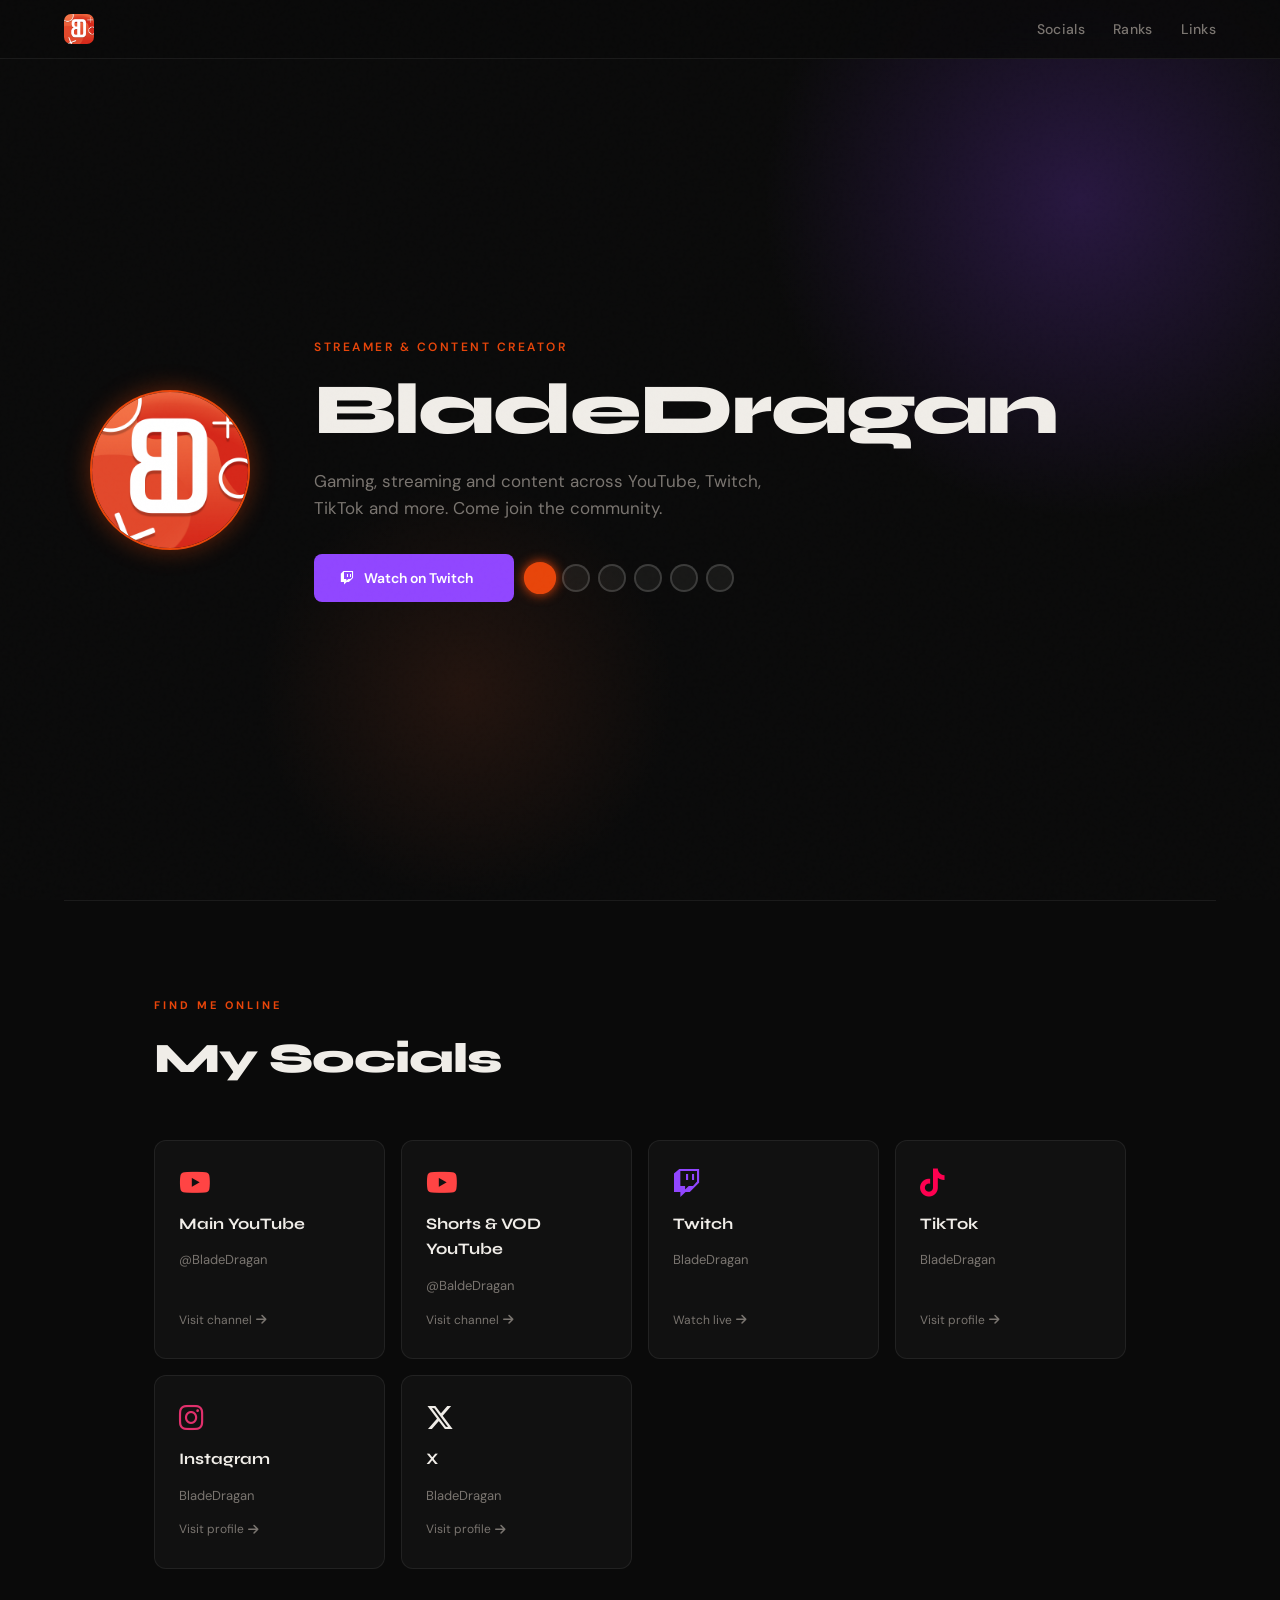
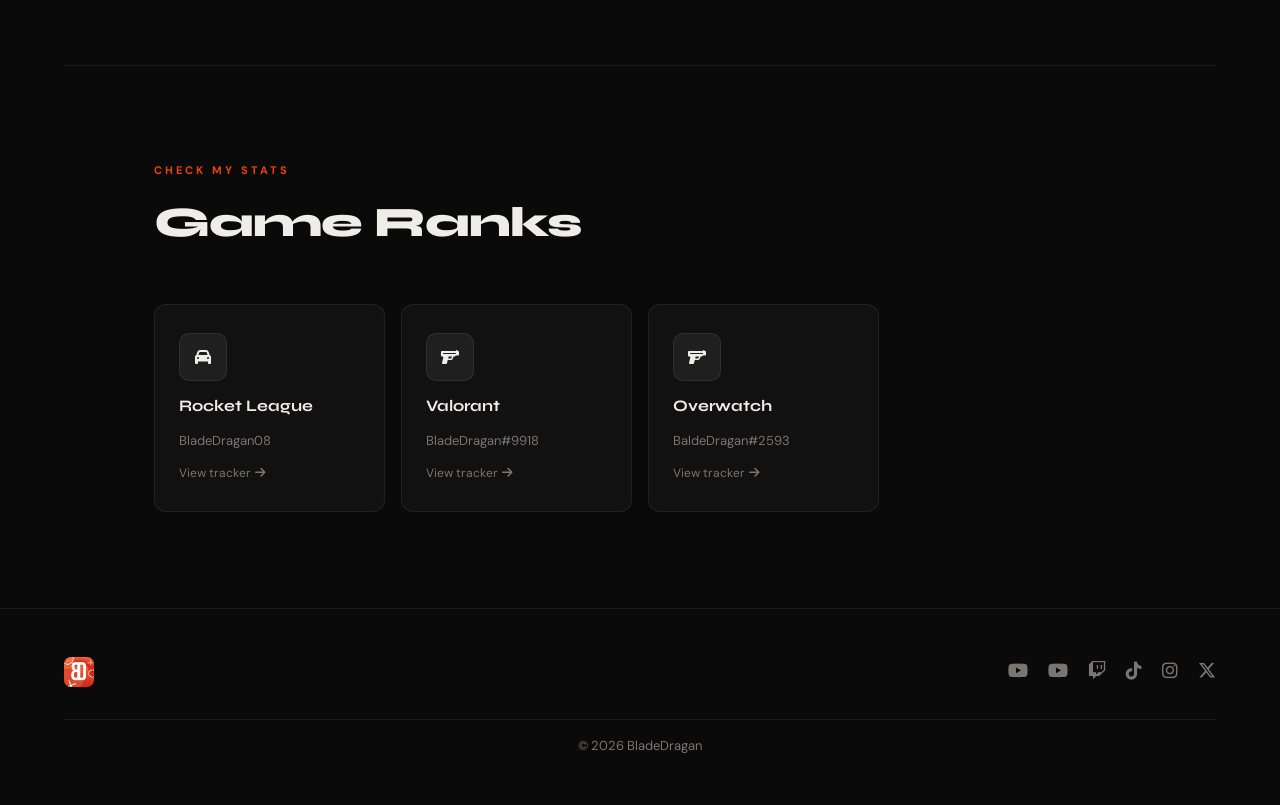
==== commit cd6ad0e7: "Fixed class names and extra design features" ====
--- a/index.html
+++ b/index.html
@@ -152,27 +152,27 @@
 
             <a href="rlrank/index.html" class="rank-card" style="--card-color: #e8890a;">
                 <i class="fa-solid fa-car rank-icon"></i>
-                <div class="social-name">Rocket League</div>
-                <div class="social-handle">BladeDragan08</div>
-                <div class="social-arrow">View tracker
+                <div class="rank-name">Rocket League</div>
+                <div class="rank-handle">BladeDragan08</div>
+                <div class="rank-arrow">View tracker
                     <i class="fa-solid fa-arrow-right"></i>
                 </div>
             </a>
 
             <a href="valrank/index.html" class="rank-card" style="--card-color: #ff4655;">
                 <i class="fa-solid fa-gun rank-icon"></i>
-                <div class="social-name">Valorant</div>
-                <div class="social-handle">BladeDragan#9918</div>
-                <div class="social-arrow">View tracker
+                <div class="rank-name">Valorant</div>
+                <div class="rank-handle">BladeDragan#9918</div>
+                <div class="rank-arrow">View tracker
                     <i class="fa-solid fa-arrow-right"></i>
                 </div>
             </a>
 
             <a href="owrank/index.html" class="rank-card" style="--card-color: #0082c8;">
                 <i class="fa-solid fa-gun rank-icon"></i>
-                <div class="social-name">Overwatch</div>
-                <div class="social-handle">BaldeDragan#2593</div>
-                <div class="social-arrow">View tracker
+                <div class="rank-name">Overwatch</div>
+                <div class="rank-handle">BaldeDragan#2593</div>
+                <div class="rank-arrow">View tracker
                     <i class="fa-solid fa-arrow-right"></i>
                 </div>
             </a>
--- a/stylesheet.css
+++ b/stylesheet.css
@@ -229,7 +229,6 @@
     position: absolute;
     width: 640px; height: 640px;
     border-radius: 50%;
-    background: radial-gradient(circle, rgba(232,69,10,0.20) 0%, transparent 70%);
     top: -120px; right: -120px;
     pointer-events: none;
     transition: background 1s ease;
@@ -283,7 +282,7 @@
     font-family: var(--font-display);
     font-size: clamp(40px, 6vw, 72px);
     font-weight: 800;
-    line-height: 1.05;
+    line-height: 1.15;
     letter-spacing: -2px;
     color: var(--text);
     margin-bottom: 16px;
@@ -301,6 +300,8 @@
     gap: 12px;
     flex-wrap: wrap;
 }
+
+/* Carousel */
 
 .btn-carousel {
     display: inline-flex;
@@ -319,12 +320,12 @@
     text-decoration: none;
     position: relative;
     overflow: hidden;
-    min-width: 190px;
+    min-width: 200px;
 }
 
 .btn-carousel:hover {
     transform: translateY(-2px);
-    filter: brightness(1.1);
+    filter: brightness(1.12);
 }
 
 .btn-carousel-inner {
@@ -332,6 +333,7 @@
     align-items: center;
     gap: 10px;
     transition: opacity 0.3s, transform 0.3s;
+    width: 100%;
 }
 
 .btn-carousel-inner.fade-out {
@@ -339,30 +341,48 @@
     transform: translateY(8px);
 }
 
-.btn-carousel-inner.fade-in {
+/* .btn-carousel-inner.fade-in {
     opacity: 1;
     transform: translateY(0);
-}
+} */
+
+/* Carousel Dots */
 
 .carousel-dots {
     display: flex;
-    gap: 6px;
-    align-items: center;
-    margin-left: 4px;
+    gap: 8px;
+    align-items: center;
 }
 
 .carousel-dot {
-    width: 6px; height: 6px;
+    width: 28px; height: 28px;
     border-radius: 50%;
-    background: var(--text-muted);
+    border: 2px solid rgba(255,255,255,0.15);
+    background: rgba(255,255,225,0.06);
+    display: flex;
+    align-items: center;
+    justify-content: center;
+    font-size: 11px;
+    color: var(--text-muted);
     transition: background 0.3s, transform 0.3s;
     cursor: pointer;
+    position: relative;
+}
+
+.carousel-dot:hover {
+    border-color: rgba(255,255,255,0.35);
+    color: var(--text);
 }
 
 .carousel-dot.active {
-    background: var(--accent);
-    transform: scale(1.4);
-}
+    background: var(--dot-color, var(--accent));
+    border-color: var(--dot-color, var(--accent));
+    color: #fff;
+    transform: scale(1.15);
+    box-shadow: 0 0 10px var(--dot-color, var(--accent));
+}
+
+/* Buttons */
 
 .btn {
     display: inline-flex;
@@ -377,18 +397,6 @@
     border: none;
 }
 
-.btn-primary {
-    background: var(--accent);
-    color: #fff;
-    box-shadow: 0 0 20px rgba(232,69,10,0.40);
-}
-
-.btn-primary:hover {
-    background: #9070ff;
-    box-shadow: 0 0 28px rgba(232,69,10,0.60);
-    transform: translateY(-1px);
-}
-
 .btn-outline {
     background: transparent;
     color: var(--text);
@@ -507,6 +515,80 @@
 .card-tiktok { --card-color: #ff0050; }
 .card-instagram { --card-color: #e1306c; }
 .card-x { --card-color: # ; }
+
+/* Rank Card */
+
+.rank-card {
+    background: var(--bg-card);
+    border: 1px solid var(--border);
+    border-radius: var(--radius);
+    padding: 28px 24px;
+    display: flex;
+    flex-direction: column;
+    gap: 12px;
+    transition: all 0.25s;
+    cursor: pointer;
+    position: relative;
+    overflow: hidden;
+}
+
+.rank-card::before {
+    content: '';
+    position: absolute;
+    inset: 0; 
+    background: linear-gradient(135deg, var(--card-color) 0%, transparent 55%);
+    opacity: 0;
+    transition: opacity 0.3s;
+}
+
+.rank-card:hover {
+    border-color: var(--card-color);
+    transform: translateY(-3px);
+    box-shadow: 0 8px 32px rgba(0,0,0,0.4);
+}
+
+.rank-card:hover::before { opacity: 0.07; }
+
+.rank-icon {
+    width: 48px; height: 48px;
+    border-radius: 10px;
+    display: flex;
+    align-items: center;
+    justify-content: center;
+    background: rgba(255,255,255,0.06);
+    border: 1px solid rgba(255,255,255,0.08);
+    position: relative;
+    flex-shrink: 0;
+}
+
+.rank-name {
+    font-family: var(--font-display);
+    font-size: 16px;
+    font-weight: 700;
+    position: relative;
+}
+
+.rank-handle {
+    font-size: 13px;
+    color: var(--text-muted);
+    position: relative;
+}
+
+.rank-arrow {
+    margin-top: auto;
+    font-size: 12px;
+    color: var(--text-muted);
+    display: flex;
+    align-items: center;
+    gap: 4px;
+    position: relative;
+    transition: color 0.2s, gap 0.2s;
+}
+
+.rank-card:hover .rank-arrow {
+    color: var(--card-color);
+    gap: 8px;
+}
 
 /* Divider */
 
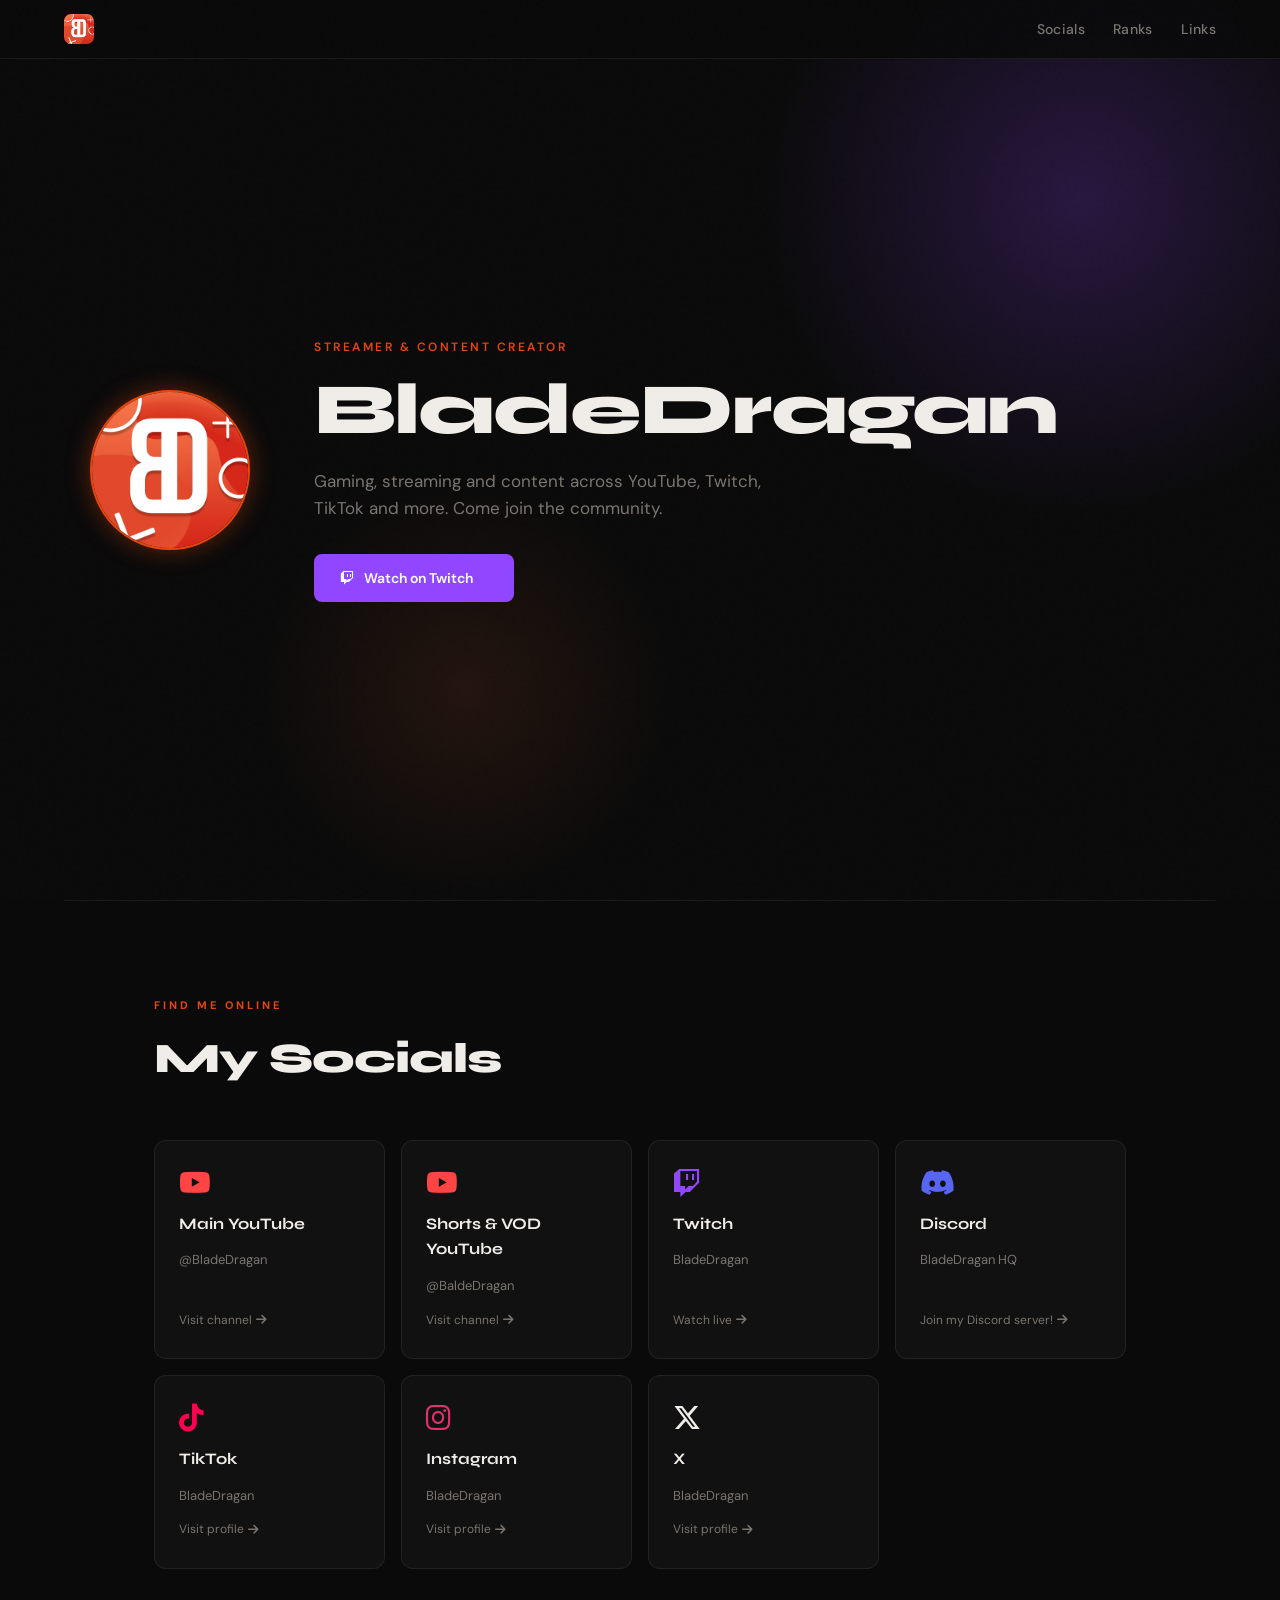
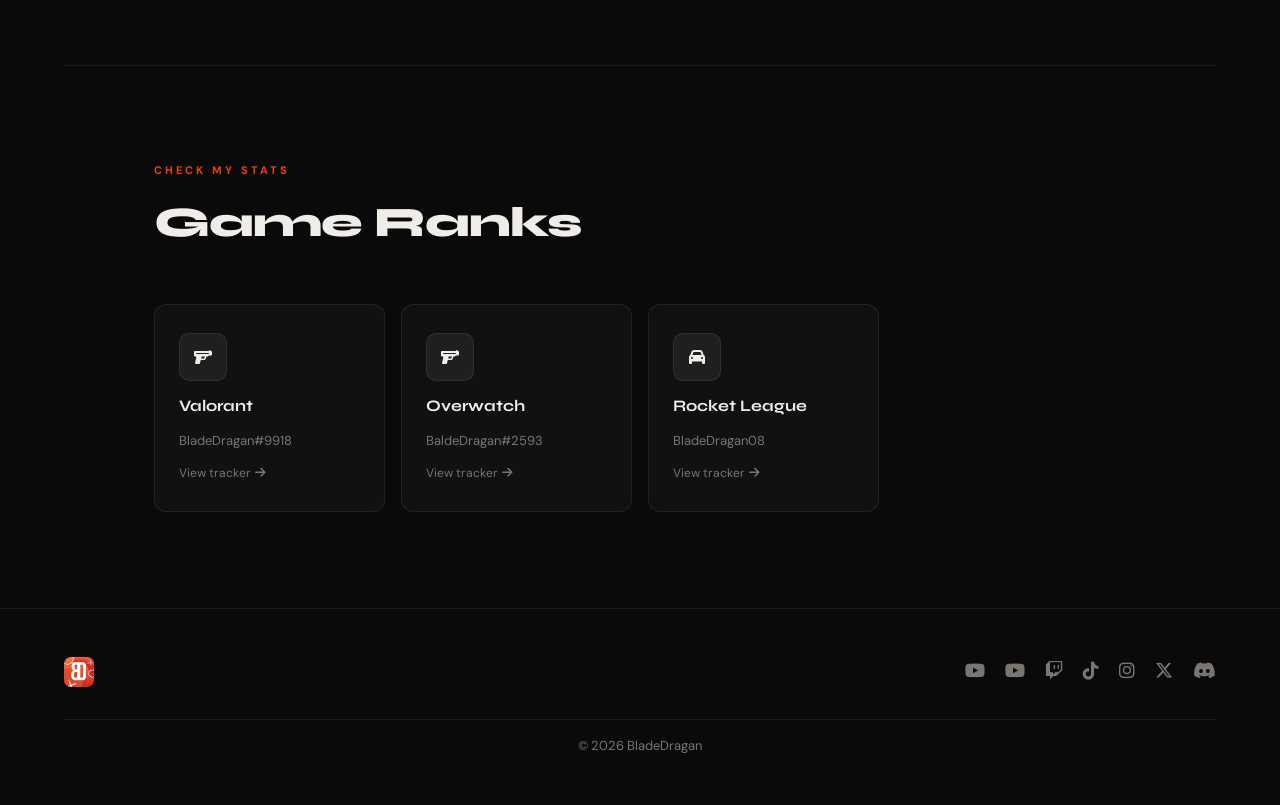
==== commit 548e9274: "Adding discord social & fixing carousel" ====
--- a/index.html
+++ b/index.html
@@ -112,6 +112,15 @@
                 </div>
             </a>
 
+            <a href="https://discord.gg/b923Pxet2B" target="_blank" rel="noopener" class="social-card card-discord">
+                <i class="fa-brands fa-discord social-icon"></i>
+                <div class="social-name">Discord</div>
+                <div class="social-handle">BladeDragan HQ</div>
+                <div class="social-arrow">Join my Discord server!
+                    <i class="fa-solid fa-arrow-right"></i>
+                </div>
+            </a>
+
             <a href="https://www.tiktok.com/@bladedragan" target="_blank" rel="noopener" class="social-card card-tiktok">
                 <i class="fa-brands fa-tiktok social-icon"></i>
                 <div class="social-name">TikTok</div>
@@ -138,6 +147,8 @@
                     <i class="fa-solid fa-arrow-right"></i>
                 </div>
             </a>
+            
+            
         </div>
       </div>
 
@@ -149,15 +160,6 @@
         <h2 class="section-title">Game Ranks</h2>
 
         <div class="socials-grid">
-
-            <a href="rlrank/index.html" class="rank-card" style="--card-color: #e8890a;">
-                <i class="fa-solid fa-car rank-icon"></i>
-                <div class="rank-name">Rocket League</div>
-                <div class="rank-handle">BladeDragan08</div>
-                <div class="rank-arrow">View tracker
-                    <i class="fa-solid fa-arrow-right"></i>
-                </div>
-            </a>
 
             <a href="valrank/index.html" class="rank-card" style="--card-color: #ff4655;">
                 <i class="fa-solid fa-gun rank-icon"></i>
@@ -172,6 +174,15 @@
                 <i class="fa-solid fa-gun rank-icon"></i>
                 <div class="rank-name">Overwatch</div>
                 <div class="rank-handle">BaldeDragan#2593</div>
+                <div class="rank-arrow">View tracker
+                    <i class="fa-solid fa-arrow-right"></i>
+                </div>
+            </a>
+
+            <a href="rlrank/index.html" class="rank-card" style="--card-color: #e8890a;">
+                <i class="fa-solid fa-car rank-icon"></i>
+                <div class="rank-name">Rocket League</div>
+                <div class="rank-handle">BladeDragan08</div>
                 <div class="rank-arrow">View tracker
                     <i class="fa-solid fa-arrow-right"></i>
                 </div>
@@ -200,6 +211,8 @@
                     <i class="fa-brands fa-instagram"></i></a>
                 <a href="https://www.x.com/@bladedragan_" target="_blank" rel="noopener" aria-label="X">
                     <i class="fa-brands fa-x-twitter"></i></a>
+                <a href="https://http://discord.gg/b923Pxet2B" target="_blank" rel="noopener" aria-label="Discord">
+                    <i class="fa-brands fa-discord"></i></a>
         </div>     
 
         <p class="footer-copy">© 2026 BladeDragan</p>
@@ -254,6 +267,13 @@
             url: 'https://www.tiktok.com/@bladedragan',
             color: '#ff0050',
             glow: 'rgba(255,0,80,0.22)'
+        },
+        {
+            label: 'Join the Discord server',
+            icon: 'fa-brands fa-discord',
+            url: 'https://discord.gg/b923Pxet2B',
+            color: '#5865F2',
+            glow: 'rgba(88,101,242,0.15)'
         },
         {
             label: 'Follow on Instagram',
@@ -352,43 +372,38 @@
 
         // Attempt Twitch live check 
         async function checkTwitchLive() {
-            if (!CONFIG.TWITCH_CLIENT_ID) return;
             try {
-                const tokenRes = await fetch(`https://id.twitch.tv/oauth2/token?client_id=${CONFIG.TWITCH_CLIENT_ID}&grant_type=client_credentials`,
-                { method: 'POST'});
-                if (!tokenRes.ok) return;
-                const { access_token } = await tokenRes.json();
-
-                const streamRes = await fetch(
-                    `https://api.twitch.tv/helix/streams?user_login=${CONFIG.TWITCH_USER}`,
-                    { headers: { 'Client-ID': CONFIG.TWITCH_CLIENT_ID, 'Authorisation': `Bearer ${access_token}`} }
-                );
-                if (!streamRes.ok) return;
-                const data = await streamRes.json();
-
-                if (data.data && data.data.length > 0) {
-                    const stream = data.data[0];
-                    navBadge.classList.add('visible');
-                    if(!toastShown) {
+                const res = await fetch("/twitch-status.json");
+
+                if (!res.ok) return;
+
+                const data = await res.json();
+
+                if (data.live) {
+                    navBadge.classList.add("visible");
+                    
+                    if (!toastShown) {
                         toastShown = true;
-                        setTimeout(() => showToast({
-                            icon: '🟣',
-                            title: 'BladeDragan is LIVE!',
-                            msg: stream.title || 'Streaming on Twitch right now - come watch!',
-                            ctaLabel: 'Watch Now',
-                            ctaIcon: 'fa-brands fa-twitch',
-                            ctaHref: 'https://www.twitch.tv/bladedragan',
-                            color: '#9146ff'
-                        }), CONFIG.TOAST_DELAY_MS);
+                        setTimeout(() => {
+                            showToast({
+                                icon: '🔴',
+                                title: 'BladeDragan is LIVE!',
+                                msg: data.title,
+                                ctaLabel: 'Watch Now',
+                                ctaIcon: 'fa-brands fa-twitch',
+                                ctaHref: data.url,
+                                color: '#9146ff'
+                            });
+                        }, CONFIG.TOAST_DELAY_MS);
                     }
                 }
             } catch (e) {
-                // Fails silently
+                console.error(e);
             }
         }
 
         checkTwitchLive();
-        setInterval(checkTwitchLive, 3 * 60 * 1000);
+
     </script>
 
 </body>
--- a/stylesheet.css
+++ b/stylesheet.css
@@ -142,16 +142,17 @@
 /* Toast Notifications */
 .toast {
     position: fixed;
-    bottom: 24px; right: 24px;
+    bottom: 28px; right: 28px;
     z-index: 5000;
     background: var(--bg-card-2, #181818);
     border: 1px solid var(--border);
     border-radius: var(--radius);
-    padding: 16px 20px;
+    padding: 16px 18px;
     display: flex;
     align-items: flex-start;
-    gap: 14px;
+    gap: 12px;
     max-width: 320px;
+    width: 100%;
     box-shadow: 0 8px 32px rgba(0,0,0,0.5);
     transform: translateY(120%);
     opacity: 0;
@@ -168,8 +169,6 @@
     flex-shrink: 0;
     margin-top: 2px;
 }
-
-.toast-body {}
 
 .toast-title {
     font-weight: 700;
@@ -341,11 +340,6 @@
     transform: translateY(8px);
 }
 
-/* .btn-carousel-inner.fade-in {
-    opacity: 1;
-    transform: translateY(0);
-} */
-
 /* Carousel Dots */
 
 .carousel-dots {
@@ -367,6 +361,7 @@
     transition: background 0.3s, transform 0.3s;
     cursor: pointer;
     position: relative;
+    visibility: hidden;
 }
 
 .carousel-dot:hover {
@@ -515,6 +510,7 @@
 .card-tiktok { --card-color: #ff0050; }
 .card-instagram { --card-color: #e1306c; }
 .card-x { --card-color: # ; }
+.card-discord { --card-color: #5865F2 ;}
 
 /* Rank Card */
 
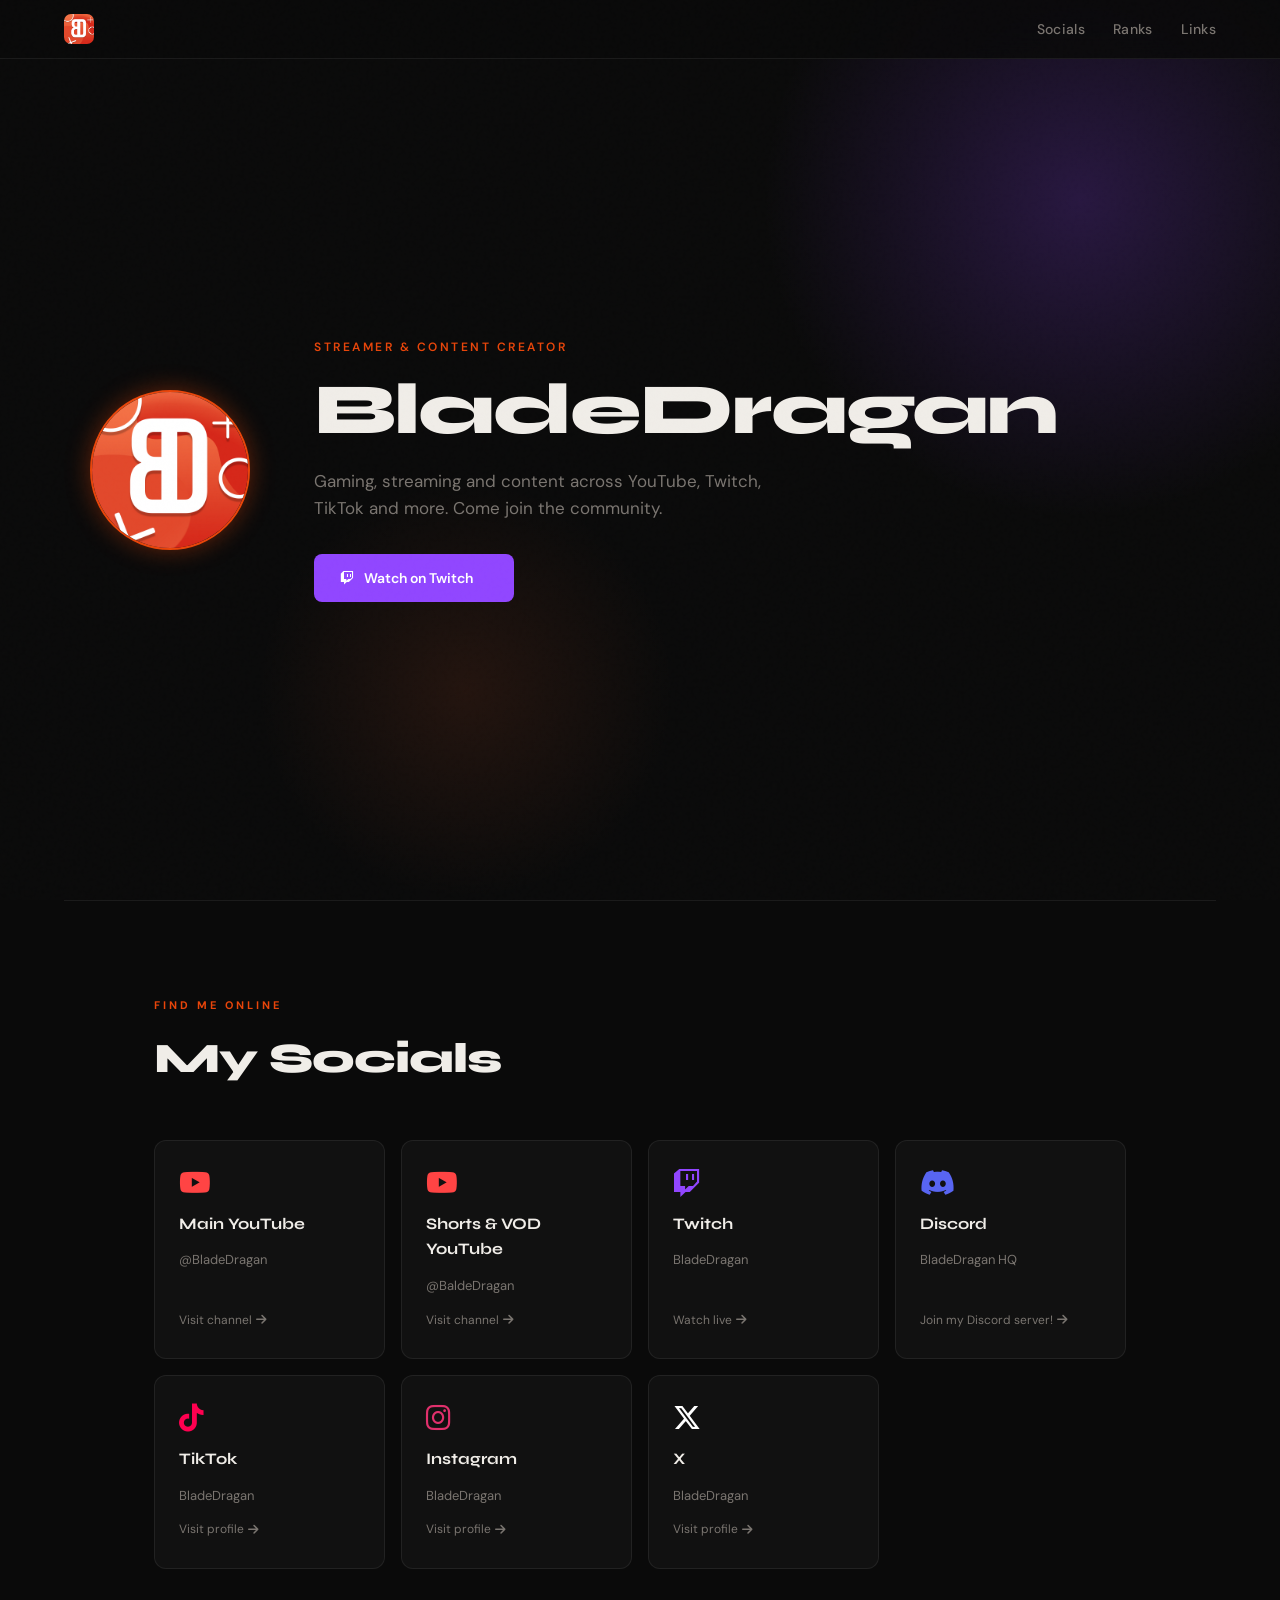
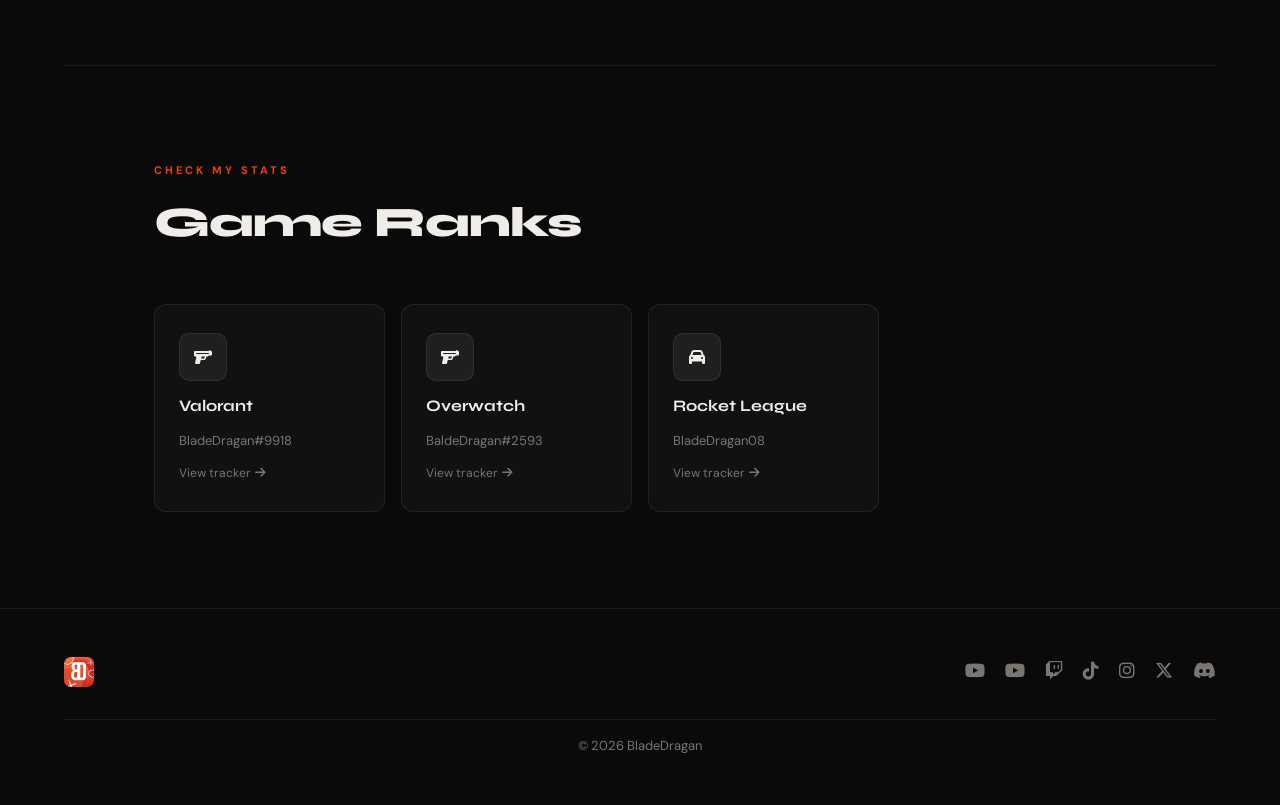
==== commit bb6c1e01: "Shorts & Vods YouTube had Twitch Icon - Changed to YouTube" ====
--- a/index.html
+++ b/index.html
@@ -256,7 +256,7 @@
         },
         {
             label: 'Shorts & VODS YouTube',
-            icon: 'fa-brands fa-twitch',
+            icon: 'fa-brands fa-youtube',
             url: 'https://www.youtube.com/@baldedragan',
             color: '#ff4444',
             glow: 'rgba(255,68,68,0.22)'
--- a/stylesheet.css
+++ b/stylesheet.css
@@ -18,7 +18,7 @@
 
 /* Base */
 *, *::before, *::after { box-sizing: border-box; margin: 0; padding: 0; }
-html { scroll-behavior: smooth; overflow-x: hidden }
+html { scroll-behavior: smooth; overflow-x: hidden; -webkit-text-size-adjust: 100%; }
 
 body {
     background: var(--bg);
@@ -37,7 +37,7 @@
     position: fixed;
     top: 0; left: 0;
     width: 0%; height: 2px;
-    background: linear-gradient(90deg, var(--accent), var(--accent2));
+    background: linear-gradient(90deg, var(--accent), var(--accent-2));
     z-index: 9998;
     transition: width 0.1s linear;
 }
@@ -266,7 +266,7 @@
     object-fit: cover;
 }
 
-.hero-text { flex: 1; }
+.hero-text { flex: 1; min-width: 0; }
 
 .hero-eyebrow {
     font-size: 12px;
@@ -279,7 +279,8 @@
 
 .hero-title {
     font-family: var(--font-display);
-    font-size: clamp(40px, 6vw, 72px);
+    /* font-size: clamp(40px, 6vw, 72px); */
+    font-size: clamp(2rem, 9vw, 4.5rem);
     font-weight: 800;
     line-height: 1.15;
     letter-spacing: -2px;
@@ -509,7 +510,7 @@
 .card-twitch { --card-color: #9146ff; }
 .card-tiktok { --card-color: #ff0050; }
 .card-instagram { --card-color: #e1306c; }
-.card-x { --card-color: # ; }
+.card-x { --card-color: #fff ; }
 .card-discord { --card-color: #5865F2 ;}
 
 /* Rank Card */
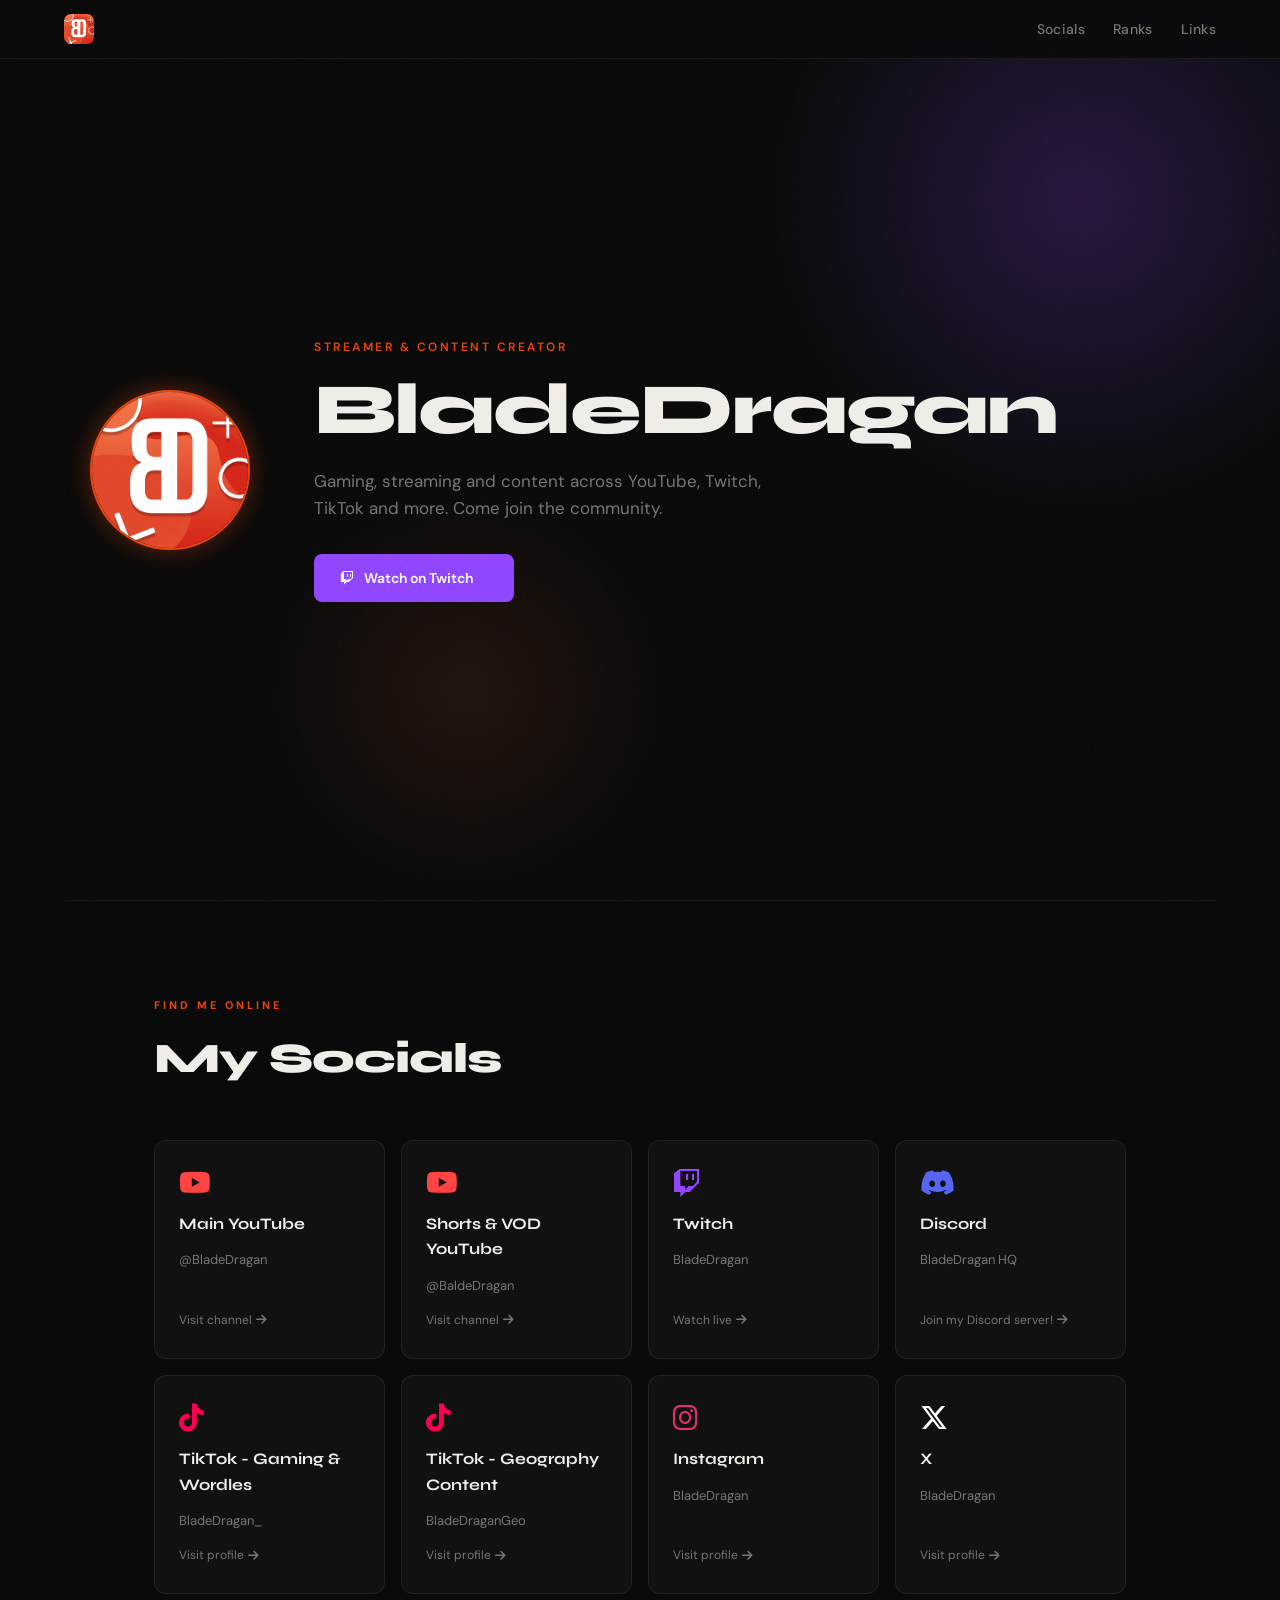
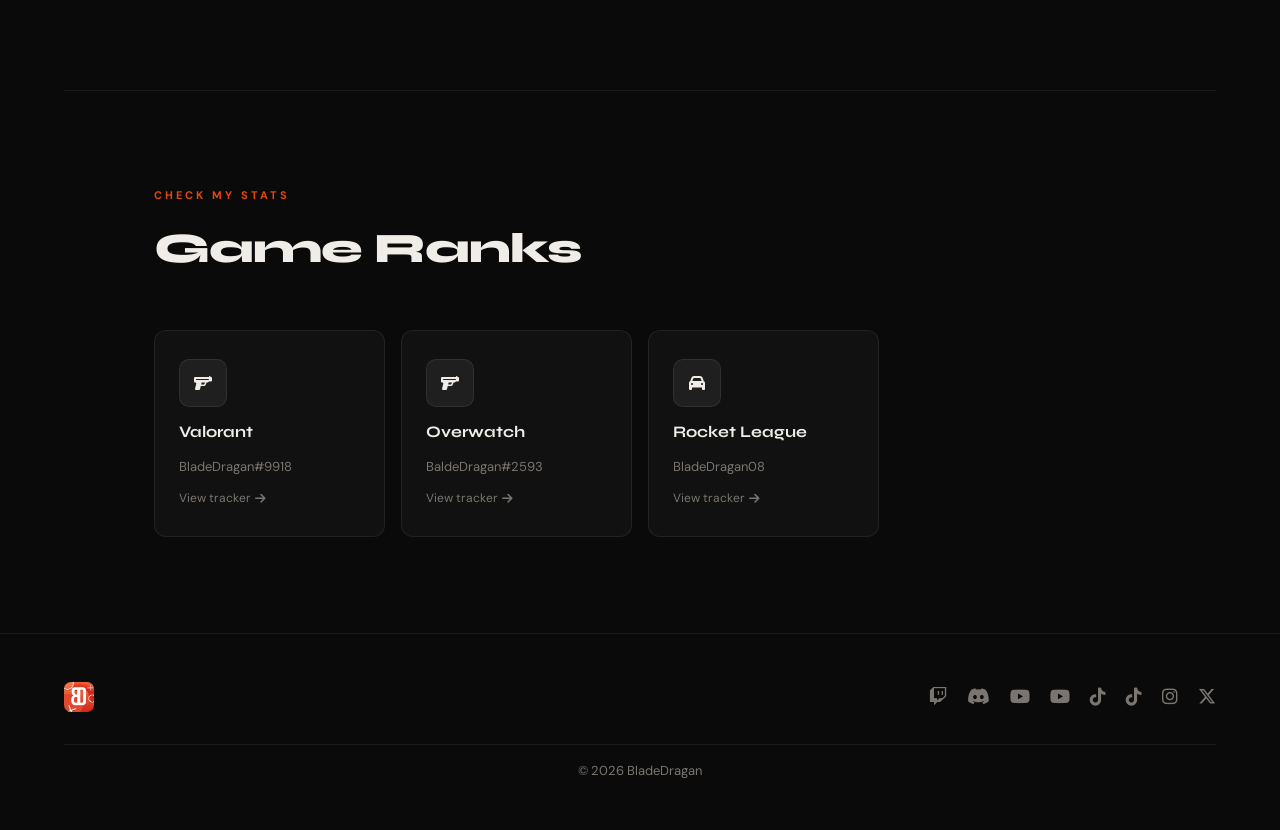
==== commit 5d8f5710: "Bug Fixing Social Panel" ====
--- a/index.html
+++ b/index.html
@@ -78,7 +78,7 @@
 
      <hr class="divider">
 
-     <!-- Socials -->
+     <!-- Social Panel -->
       <div class="section" id="socials">
         <p class="section-label">Find me online</p>
         <h2 class="section-title">My Socials</h2>
@@ -121,16 +121,25 @@
                 </div>
             </a>
 
-            <a href="https://www.tiktok.com/@bladedragan" target="_blank" rel="noopener" class="social-card card-tiktok">
+            <a href="https://www.tiktok.com/@bladedragan_" target="_blank" rel="noopener" class="social-card card-tiktok">
                 <i class="fa-brands fa-tiktok social-icon"></i>
-                <div class="social-name">TikTok</div>
-                <div class="social-handle">BladeDragan</div>
+                <div class="social-name">TikTok - Gaming & Wordles</div>
+                <div class="social-handle">BladeDragan_</div>
                 <div class="social-arrow">Visit profile
                     <i class="fa-solid fa-arrow-right"></i>
                 </div>
             </a>
 
-            <a href="https://www.instagram.com/@bladedragan" target="_blank" rel="noopener" class="social-card card-instagram">
+            <a href="https://www.tiktok.com/@bladedragangeo" target="_blank" rel="noopener" class="social-card card-tiktok">
+                <i class="fa-brands fa-tiktok social-icon"></i>
+                <div class="social-name">TikTok - Geography Content</div>
+                <div class="social-handle">BladeDraganGeo</div>
+                <div class="social-arrow">Visit profile
+                    <i class="fa-solid fa-arrow-right"></i>
+                </div>
+            </a>
+
+            <a href="https://www.instagram.com/bladedragan" target="_blank" rel="noopener" class="social-card card-instagram">
                 <i class="fa-brands fa-instagram social-icon"></i>
                 <div class="social-name">Instagram</div>
                 <div class="social-handle">BladeDragan</div>
@@ -199,20 +208,22 @@
             alt="BladeDragan">
         </span>
         <div class="footer-icons">
+                <a href="https://www.twitch.tv/bladedragan" target="_blank" rel="noopener" aria-label="Twitch">
+                    <i class="fa-brands fa-twitch"></i></a>
+                <a href="https://http://discord.gg/b923Pxet2B" target="_blank" rel="noopener" aria-label="Discord">
+                    <i class="fa-brands fa-discord"></i></a>
                 <a href="https://www.youtube.com/@bladedragan" target="_blank" rel="noopener" aria-label="YouTube">
                     <i class="fa-brands fa-youtube"></i></a>
                 <a href="https://www.youtube.com/@baldedragan" target="_blank" rel="noopener" aria-label="YouTube">
                     <i class="fa-brands fa-youtube"></i></a>
-                <a href="https://www.twitch.tv/bladedragan" target="_blank" rel="noopener" aria-label="Twitch">
-                    <i class="fa-brands fa-twitch"></i></a>
-                <a href="https://www.tiktok.com/@bladedragan" target="_blank" rel="noopener" aria-label="TikTok">
+                <a href="https://www.tiktok.com/@bladedragan_" target="_blank" rel="noopener" aria-label="TikTok">
                     <i class="fa-brands fa-tiktok"></i></a>
-                <a href="https://www.instagram.com/@bladedragan" target="_blank" rel="noopener" aria-label="Instagram">
+                <a href="https://www.tiktok.com/@bladedragangeo" target="_blank" rel="noopener" aria-label="TikTok">
+                    <i class="fa-brands fa-tiktok"></i></a>
+                <a href="https://www.instagram.com/bladedragan" target="_blank" rel="noopener" aria-label="Instagram">
                     <i class="fa-brands fa-instagram"></i></a>
                 <a href="https://www.x.com/@bladedragan_" target="_blank" rel="noopener" aria-label="X">
                     <i class="fa-brands fa-x-twitter"></i></a>
-                <a href="https://http://discord.gg/b923Pxet2B" target="_blank" rel="noopener" aria-label="Discord">
-                    <i class="fa-brands fa-discord"></i></a>
         </div>     
 
         <p class="footer-copy">© 2026 BladeDragan</p>
@@ -262,9 +273,16 @@
             glow: 'rgba(255,68,68,0.22)'
         },
         {
-            label: 'Follow on TikTok',
+            label: 'Follow my TikTok Clips',
             icon: 'fa-brands fa-tiktok',
-            url: 'https://www.tiktok.com/@bladedragan',
+            url: 'https://www.tiktok.com/@bladedragan_',
+            color: '#ff0050',
+            glow: 'rgba(255,0,80,0.22)'
+        },
+        {
+            label: 'Follow the Geography TikTok',
+            icon: 'fa-brands fa-tiktok',
+            url: 'https://www.tiktok.com/@bladedragangeo',
             color: '#ff0050',
             glow: 'rgba(255,0,80,0.22)'
         },
